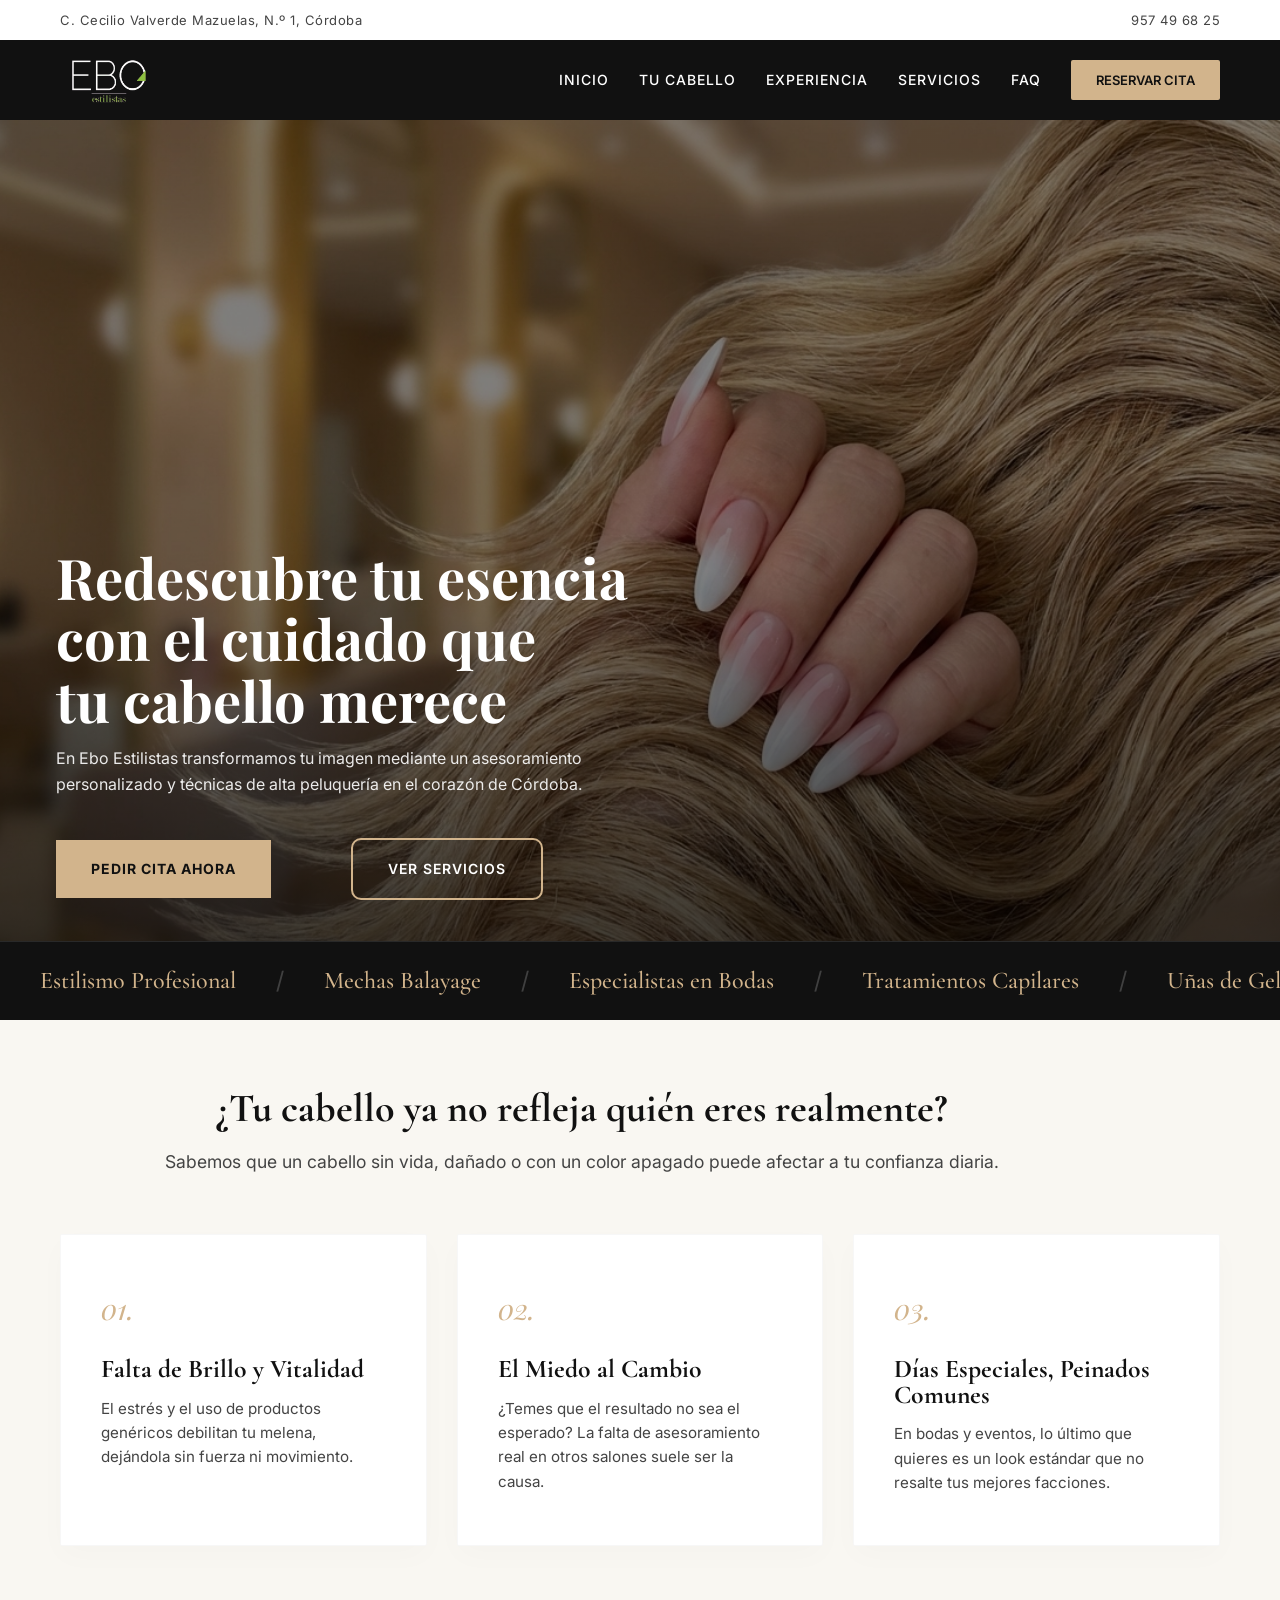
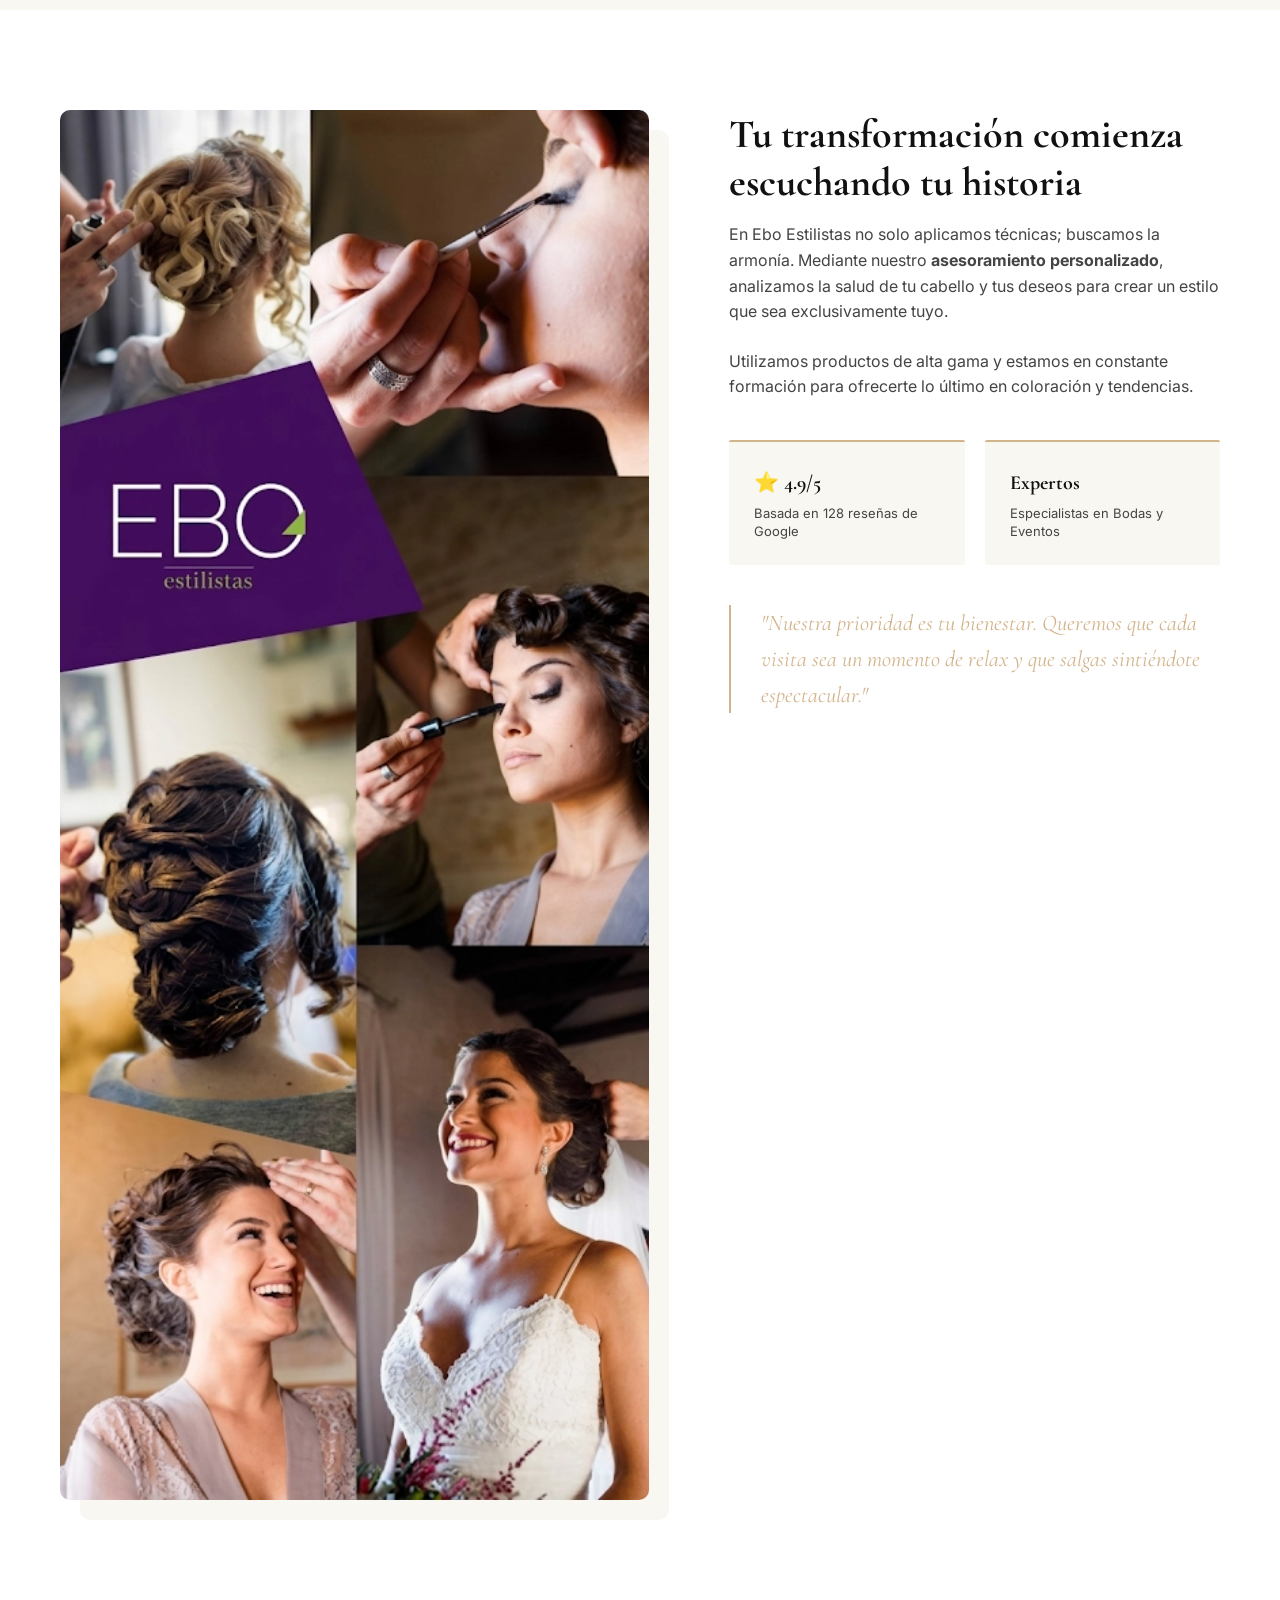
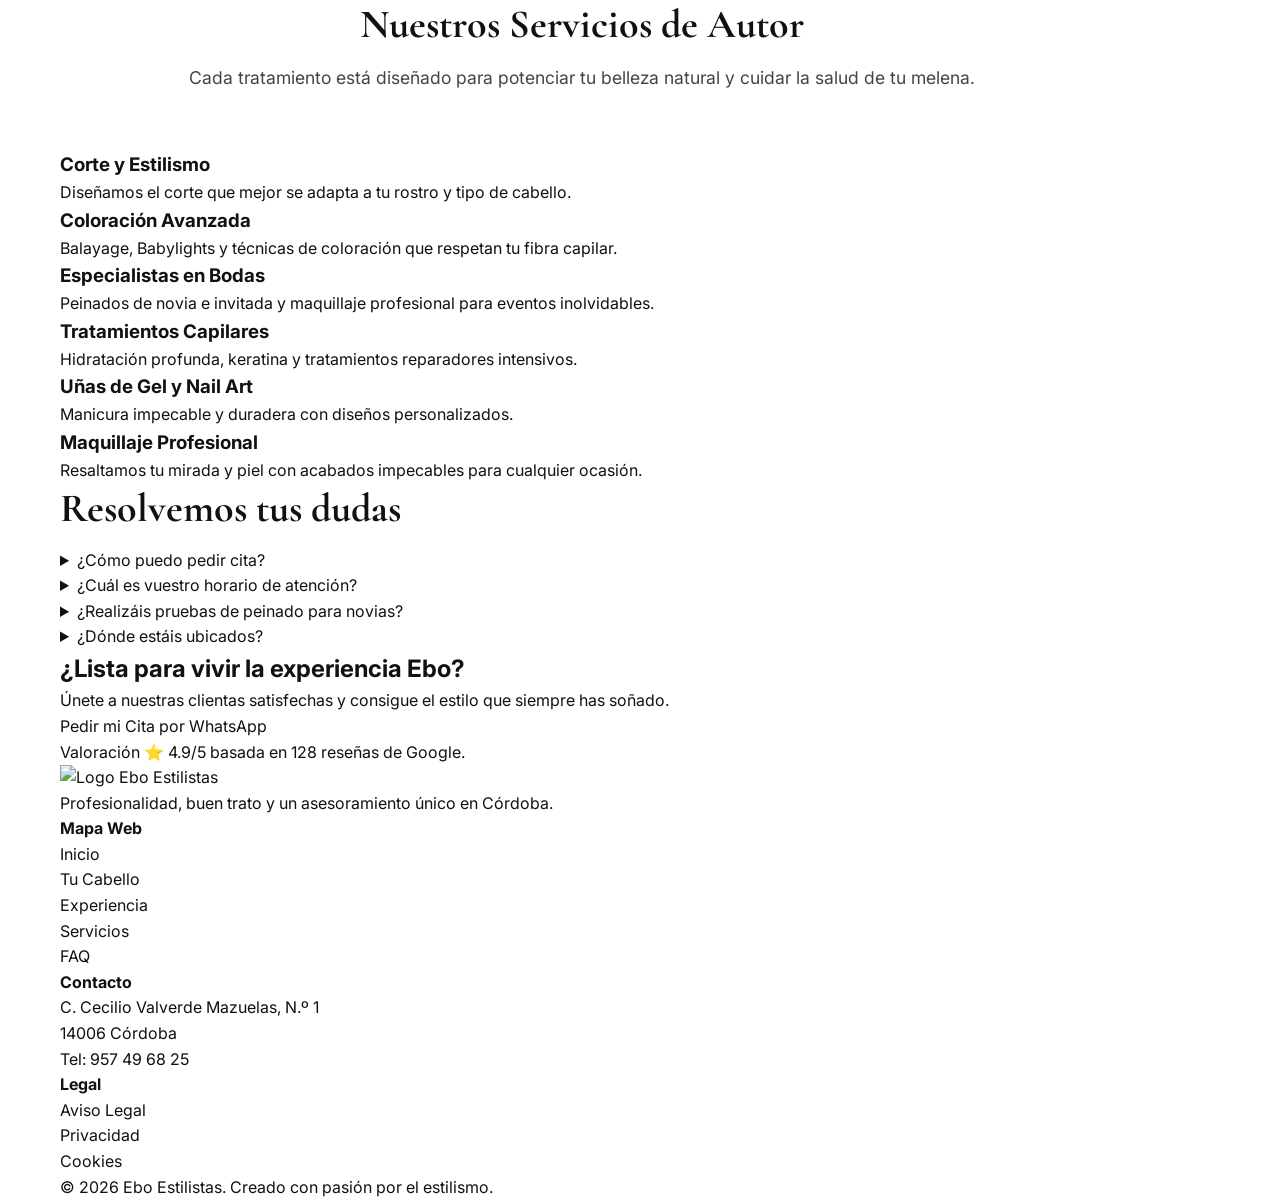
==== index.html @ 7edf1f68 "v1 hasta la seccion 2" ====
<!DOCTYPE html>
<html lang="es">

<head>
	<meta charset="UTF-8">
	<meta name="viewport" content="width=device-width, initial-scale=1.0">

	<!-- SEO BÁSICO -->
	<title>Ebo Estilistas | Peluquería y Estilismo para Bodas en Córdoba</title>
	<meta name="description"
		content="Ebo Estilistas: Expertos en coloración, tratamientos capilares y estilismo para bodas en Córdoba. Asesoramiento personalizado con valoración 4.9/5. ¡Reserva tu cita hoy mismo!">
	<meta name="keywords"
		content="peluquería Córdoba, estilistas Córdoba, peinados bodas Córdoba, coloración natural, tratamientos capilares, uñas de gel Córdoba">
	<link rel="canonical" href="https://www.eboestilistas.com/">

	<!-- GOOGLE FONTS -->
	<link rel="preconnect" href="https://fonts.googleapis.com">
	<link rel="preconnect" href="https://fonts.gstatic.com" crossorigin>
	<link
		href="https://fonts.googleapis.com/css2?family=Playfair+Display:ital,wght@0,400..900;1,400..900&family=Cormorant+Garamond:ital,wght@0,300;0,400;0,500;0,600;0,700;1,300;1,400;1,500;1,600;1,700&family=Inter:wght@100..900&display=swap"
		rel="stylesheet">

	<!-- LD+JSON: LOCAL BUSINESS (SEO Avanzado) -->
	<script type="application/ld+json">
	{
		"@context": "https://schema.org",
		"@type": "HairSalon",
		"name": "Ebo Estilistas",
		"image": "https://www.eboestilistas.com/img/logo-ebo.webp",
		"@id": "https://www.eboestilistas.com/",
		"url": "https://www.eboestilistas.com/",
		"telephone": "+34957496825",
		"address": {
			"@type": "PostalAddress",
			"streetAddress": "C. Cecilio Valverde Mazuelas, N.º 1, Noroeste",
			"addressLocality": "Córdoba",
			"postalCode": "14006",
			"addressCountry": "ES"
		},
		"geo": {
			"@type": "GeoCoordinates",
			"latitude": 37.8967,
			"longitude": -4.7812
		},
		"openingHoursSpecification": {
			"@type": "OpeningHoursSpecification",
			"dayOfWeek": [
				"Monday",
				"Tuesday",
				"Wednesday",
				"Thursday",
				"Friday",
				"Saturday"
			],
			"opens": "09:00",
			"closes": "15:00"
		},
		"aggregateRating": {
			"@type": "AggregateRating",
			"ratingValue": "4.9",
			"reviewCount": "128"
		}
	}
	</script>

	<!-- Estilos mínimos para estructura (Serán movidos a index.css después) -->
	<link rel="stylesheet" href="index.css">
</head>

<body>

	<!-- HEADER / NAVEGACIÓN -->
	<header class="cabecera-principal" id="inicio">
		<!-- Barra superior (Contacto y Dirección) -->
		<div class="barra-superior">
			<div class="contenedor flex-superior">
				<div class="info-item sucursal">
					<span class="info-texto">C. Cecilio Valverde Mazuelas, N.º 1, Córdoba</span>
				</div>
				<div class="info-item contacto">
					<a href="tel:+34957496825" class="info-enlace">957 49 68 25</a>
				</div>
			</div>
		</div>

		<!-- Menú principal (Navegación) -->
		<nav class="nav-principal">
			<div class="contenedor nav-contenedor">
				<div class="nav-logo">
					<a href="#inicio" title="Ir al inicio de Ebo Estilistas">
						<img src="img/logo-letras.png" alt="Ebo Estilistas" width="100" height="60">
					</a>
				</div>

				<button class="nav-toggle" id="menu-toggle" aria-label="Abrir menú de navegación">
					<span class="linea"></span>
					<span class="linea"></span>
					<span class="linea"></span>
				</button>

				<div class="nav-overlay" id="nav-overlay">
					<ul class="nav-menu">
						<li><a href="#inicio" class="nav-link">Inicio</a></li>
						<li><a href="#diagnostico" class="nav-link">Tu Cabello</a></li>
						<li><a href="#experiencia" class="nav-link">Experiencia</a></li>
						<li><a href="#servicios" class="nav-link">Servicios</a></li>
						<li><a href="#faq" class="nav-link">FAQ</a></li>
						<li class="nav-li-cta"><a href="https://wa.me/34957496825" class="nav-cta-boton">Reservar
								Cita</a></li>
					</ul>
				</div>
			</div>
		</nav>
	</header>

	<main>
		<!-- SECCIÓN: HERO -->
		<section class="hero" id="hero">
			<div class="hero-contenedor">
				<div class="hero-cuerpo">
					<h1 class="hero-titulo">Redescubre tu esencia con el cuidado que tu cabello merece</h1>
					<p class="hero-leed">En Ebo Estilistas transformamos tu imagen mediante un asesoramiento
						personalizado y técnicas de alta peluquería en el corazón de Córdoba.</p>
					<div class="hero-botones">
						<a href="https://wa.me/34957496825" class="boton-cta" id="cta-hero-ws">Pedir Cita Ahora</a>
						<a href="#servicios" class="boton-link" id="cta-hero-servicios">Ver Servicios</a>
					</div>
				</div>
			</div>

			<!-- BANNER INFINITO -->
			<div class="banner-infinito">
				<div class="banner-track">
					<span class="banner-item">Estilismo Profesional</span>
					<span class="banner-sep">/</span>
					<span class="banner-item">Mechas Balayage</span>
					<span class="banner-sep">/</span>
					<span class="banner-item">Especialistas en Bodas</span>
					<span class="banner-sep">/</span>
					<span class="banner-item">Tratamientos Capilares</span>
					<span class="banner-sep">/</span>
					<span class="banner-item">Uñas de Gel</span>
					<span class="banner-sep">/</span>
					<span class="banner-item">Maquillaje de Eventos</span>
					<span class="banner-sep">/</span>
					<!-- Duplicado para loop infinito -->
					<span class="banner-item">Estilismo Profesional</span>
					<span class="banner-sep">/</span>
					<span class="banner-item">Mechas Balayage</span>
					<span class="banner-sep">/</span>
					<span class="banner-item">Especialistas en Bodas</span>
					<span class="banner-sep">/</span>
					<span class="banner-item">Tratamientos Capilares</span>
					<span class="banner-sep">/</span>
					<span class="banner-item">Uñas de Gel</span>
					<span class="banner-sep">/</span>
					<span class="banner-item">Maquillaje de Eventos</span>
				</div>
			</div>
		</section>

		<!-- SECCIÓN 1: PROBLEMA (PAS) -->
		<section class="seccion-problema" id="diagnostico">
			<div class="contenedor">
				<div class="seccion-encabezado">
					<h2 class="seccion-titulo-h2">¿Tu cabello ya no refleja quién eres realmente?</h2>
					<p class="seccion-intro-p">Sabemos que un cabello sin vida, dañado o con un color apagado puede
						afectar a tu confianza diaria.</p>
				</div>

				<div class="tarjetas-problema-grid">
					<article class="tarjeta-interactiva">
						<div class="tarjeta-numero">01.</div>
						<h3 class="tarjeta-titulo">Falta de Brillo y Vitalidad</h3>
						<p class="tarjeta-descripcion">El estrés y el uso de productos genéricos debilitan tu melena,
							dejándola sin fuerza ni movimiento.</p>
					</article>
					<article class="tarjeta-interactiva">
						<div class="tarjeta-numero">02.</div>
						<h3 class="tarjeta-titulo">El Miedo al Cambio</h3>
						<p class="tarjeta-descripcion">¿Temes que el resultado no sea el esperado? La falta de
							asesoramiento real en otros salones suele ser la causa.</p>
					</article>
					<article class="tarjeta-interactiva">
						<div class="tarjeta-numero">03.</div>
						<h3 class="tarjeta-titulo">Días Especiales, Peinados Comunes</h3>
						<p class="tarjeta-descripcion">En bodas y eventos, lo último que quieres es un look estándar que
							no resalte tus mejores facciones.</p>
					</article>
				</div>
			</div>
		</section>

		<!-- SECCIÓN 2: SOLUCIÓN -->
		<section class="seccion-solucion" id="experiencia">
			<div class="contenedor">
				<div class="solucion-v-grid">
					<!-- Visual a la izquierda -->
					<div class="solucion-visual">
						<img src="img/img-infografia.webp" alt="Asesoramiento personalizado en Ebo Estilistas"
							loading="lazy">
					</div>

					<!-- Contenido a la derecha (Sticky) -->
					<div class="solucion-contenido">
						<h2 class="seccion-titulo-h2">Tu transformación comienza escuchando tu historia</h2>
						<p class="solucion-p">En Ebo Estilistas no solo aplicamos técnicas; buscamos la armonía.
							Mediante nuestro <strong>asesoramiento personalizado</strong>, analizamos la salud de tu
							cabello y tus deseos para crear un estilo que sea exclusivamente tuyo.</p>
						<p class="solucion-p">Utilizamos productos de alta gama y estamos en constante formación para
							ofrecerte lo último en coloración y tendencias.</p>

						<!-- Mini tarjetas informativas -->
						<div class="mini-tarjetas-solucion">
							<div class="mini-tarjeta">
								<span class="mini-tarjeta-destacado">⭐ 4.9/5</span>
								<p class="mini-tarjeta-texto">Basada en 128 reseñas de Google</p>
							</div>
							<div class="mini-tarjeta">
								<span class="mini-tarjeta-destacado">Expertos</span>
								<p class="mini-tarjeta-texto">Especialistas en Bodas y Eventos</p>
							</div>
						</div>

						<div class="destacado-cita">
							<p>"Nuestra prioridad es tu bienestar. Queremos que cada visita sea un momento de relax y
								que salgas sintiéndote espectacular."</p>
						</div>
					</div>
				</div>
			</div>
		</section>

		<!-- SECCIÓN 4: SERVICIOS -->
		<section class="seccion-servicios" id="servicios">
			<div class="contenedor">
				<div class="seccion-encabezado">
					<h2 class="seccion-titulo-h2">Nuestros Servicios de Autor</h2>
					<p class="seccion-intro-p">Cada tratamiento está diseñado para potenciar tu belleza natural y cuidar
						la salud de tu melena.</p>
				</div>

				<div class="servicios-grid">
					<article class="servicio-tarjeta">
						<h3 class="servicio-titulo">Corte y Estilismo</h3>
						<p class="servicio-descripcion">Diseñamos el corte que mejor se adapta a tu rostro y tipo de
							cabello.</p>
					</article>
					<article class="servicio-tarjeta">
						<h3 class="servicio-titulo">Coloración Avanzada</h3>
						<p class="servicio-descripcion">Balayage, Babylights y técnicas de coloración que respetan tu
							fibra capilar.</p>
					</article>
					<article class="servicio-tarjeta">
						<h3 class="servicio-titulo">Especialistas en Bodas</h3>
						<p class="servicio-descripcion">Peinados de novia e invitada y maquillaje profesional para
							eventos inolvidables.</p>
					</article>
					<article class="servicio-tarjeta">
						<h3 class="servicio-titulo">Tratamientos Capilares</h3>
						<p class="servicio-descripcion">Hidratación profunda, keratina y tratamientos reparadores
							intensivos.</p>
					</article>
					<article class="servicio-tarjeta">
						<h3 class="servicio-titulo">Uñas de Gel y Nail Art</h3>
						<p class="servicio-descripcion">Manicura impecable y duradera con diseños personalizados.</p>
					</article>
					<article class="servicio-tarjeta">
						<h3 class="servicio-titulo">Maquillaje Profesional</h3>
						<p class="servicio-descripcion">Resaltamos tu mirada y piel con acabados impecables para
							cualquier ocasión.</p>
					</article>
				</div>
			</div>
		</section>

		<!-- SECCIÓN 5: FAQ -->
		<section class="seccion-faq" id="faq">
			<div class="contenedor">
				<h2 class="seccion-titulo-h2 text-center">Resolvemos tus dudas</h2>
				<div class="faq-acordeon">
					<details class="faq-item">
						<summary class="faq-pregunta">¿Cómo puedo pedir cita?</summary>
						<div class="faq-respuesta">
							<p>Lo más rápido es a través de nuestro <a href="https://wa.me/34957496825">WhatsApp</a> o
								llamándonos directamente. Recomendamos hacerlo con antelación.</p>
						</div>
					</details>
					<details class="faq-item">
						<summary class="faq-pregunta">¿Cuál es vuestro horario de atención?</summary>
						<div class="faq-respuesta">
							<p>Estamos abiertos de lunes a sábado, con nuestro horario habitual de consultoría y cierre
								a las 15:00.</p>
						</div>
					</details>
					<details class="faq-item">
						<summary class="faq-pregunta">¿Realizáis pruebas de peinado para novias?</summary>
						<div class="faq-respuesta">
							<p>¡Por supuesto! Es una parte esencial de nuestro servicio para bodas. Hacemos las pruebas
								necesarias hasta dar con tu look perfecto.</p>
						</div>
					</details>
					<details class="faq-item">
						<summary class="faq-pregunta">¿Dónde estáis ubicados?</summary>
						<div class="faq-respuesta">
							<p>Nos encontrarás en C. Cecilio Valverde Mazuelas, N.º 1, en la zona Noroeste de Córdoba
								(14006).</p>
						</div>
					</details>
				</div>
			</div>
		</section>

		<!-- SECCIÓN 6: CTA FINAL -->
		<section class="seccion-cta-final">
			<div class="contenedor flex-cta">
				<div class="cta-caja">
					<h2 class="cta-titulo-grande">¿Lista para vivir la experiencia Ebo?</h2>
					<p class="cta-p-sub">Únete a nuestras clientas satisfechas y consigue el estilo que siempre has
						soñado.</p>
					<div class="cta-botones-final">
						<a href="https://wa.me/34957496825" class="boton-cta-v2">Pedir mi Cita por WhatsApp</a>
					</div>
					<p class="cta-valoracion">Valoración ⭐ 4.9/5 basada en 128 reseñas de Google.</p>
				</div>
			</div>
		</section>
	</main>

	<!-- FOOTER -->
	<footer class="pie-pagina">
		<div class="contenedor">
			<div class="footer-grid">
				<div class="footer-col-logo">
					<img src="img/logo-ebo-blanco.svg" alt="Logo Ebo Estilistas" class="footer-logo">
					<p class="footer-tagline">Profesionalidad, buen trato y un asesoramiento único en Córdoba.</p>
				</div>
				<div class="footer-col-links">
					<h4 class="footer-h4">Mapa Web</h4>
					<ul class="footer-ul">
						<li><a href="#inicio">Inicio</a></li>
						<li><a href="#diagnostico">Tu Cabello</a></li>
						<li><a href="#experiencia">Experiencia</a></li>
						<li><a href="#servicios">Servicios</a></li>
						<li><a href="#faq">FAQ</a></li>
					</ul>
				</div>
				<div class="footer-col-contacto">
					<h4 class="footer-h4">Contacto</h4>
					<p class="footer-p">C. Cecilio Valverde Mazuelas, N.º 1<br>14006 Córdoba</p>
					<p class="footer-p">Tel: <a href="tel:+34957496825">957 49 68 25</a></p>
				</div>
				<div class="footer-col-legal">
					<h4 class="footer-h4">Legal</h4>
					<ul class="footer-ul">
						<li><a href="#">Aviso Legal</a></li>
						<li><a href="#">Privacidad</a></li>
						<li><a href="#">Cookies</a></li>
					</ul>
				</div>
			</div>
			<div class="footer-inferior">
				<p>&copy; 2026 Ebo Estilistas. Creado con pasión por el estilismo.</p>
			</div>
		</div>
	</footer>

	<!-- Scripts Script Principal -->
	<script src="main.js" defer></script>
</body>

</html>
---- index.css ----
/* index.css - Ebo Estilistas */

/* 1. VARIABLES (Design System) */
:root {
	/* Colores */
	--negro-profundo: #111111;
	--beige-arena: #D2B48C;
	--beige-dorado: #E1C699;
	--blanco-puro: #FFFFFF;
	--beige-fantasma: #F9F7F2;
	--gris-carbon: #444444;

	/* Tipografías */
	--fuente-h1: "Playfair Display", serif;
	--fuente-h2-plus: "Cormorant Garamond", serif;
	--fuente-cuerpo: "Inter", sans-serif;

	/* Tamaños de Fuente (Desktop) */
	--fs-h1: 3.5rem;
	/* 56px */
	--fs-h2: 2.5rem;
	/* 40px */
	--fs-h3: 1.75rem;
	/* 28px */
	--fs-p: 1rem;
	/* 16px */
	--fs-nav: 0.875rem;
	/* 14px */
	--fs-pequena: 0.8125rem;
	/* 13px */
	--fs-intro: 1.1rem;
	/* 17.6px */
	--fs-tarjeta-num: 1.8rem;
	/* 28.8px */
	--fs-tarjeta-tit: 1.6rem;
	/* 25.6px */
	--fs-tarjeta-desc: 0.95rem;
	/* 15.2px */
	--fs-mini-dest: 1.25rem;
	/* 20px */
	--fs-mini-txt: 0.8125rem;
	/* 13px */

	/* Layout & Misc */
	--nav-height: 80px;
	--top-bar-height: 40px;
	--transicion: 0.3s ease;
	--max-width: 1200px;
}

/* 2. RESET & BASE */
* {
	margin: 0;
	padding: 0;
	box-sizing: border-box;
}

html {
	scroll-behavior: smooth;
}

body {
	font-family: var(--fuente-cuerpo);
	color: var(--negro-profundo);
	background-color: var(--blanco-puro);
	line-height: 1.6;
}

ul {
	list-style: none;
}

a {
	text-decoration: none;
	color: inherit;
	transition: var(--transicion);
}

img {
	max-width: 100%;
	display: block;
}

.contenedor {
	max-width: var(--max-width);
	margin: 0 auto;
	padding: 0 20px;
}

/* 3. HEADER (BARRA SUPERIOR + MENÚ) */
.cabecera-principal {
	position: sticky;
	top: calc(var(--top-bar-height) * -1);
	/* Oculta la barra superior (40px) al hacer scroll */
	width: 100%;
	z-index: 1000;
}

/* boton del menu movil */
.nav-toggle {
	opacity: 0;
}

/* Estilos a la Barra superior (Transparente) */
.barra-superior {
	background-color: transparent;
	height: var(--top-bar-height);
	display: flex;
	align-items: center;
	border-bottom: 1px solid rgba(255, 255, 255, 0.1);
}

.flex-superior {
	display: flex;
	justify-content: space-between;
	align-items: center;
	width: 100%;
}

.info-texto,
.info-enlace {
	font-size: var(--fs-pequena);
	letter-spacing: 0.5px;
	color: var(--gris-carbon);
	/* Por defecto, luego ajustamos segun el hero */
}

/* Menú principal (Negro) */
.nav-principal {
	background-color: var(--negro-profundo);
	height: var(--nav-height);
	display: flex;
	align-items: center;
}

.nav-contenedor {
	display: flex;
	justify-content: space-between;
	align-items: center;
	width: 100%;
}

.nav-menu {
	display: flex;
	align-items: center;
	gap: 30px;
}

.nav-link {
	position: relative;
	color: var(--blanco-puro);
	font-size: var(--fs-nav);
	font-weight: 500;
	text-transform: uppercase;
	letter-spacing: 1px;
	transition: 0.1s all ease;
	/* transición del hover normal */
}

.nav-link::after {
	content: '';
	position: absolute;
	width: 0;
	bottom: -3px;
	right: 0;
	left: 0;
	background-color: var(--beige-arena);
	height: 1px;
	transition: all 0.3s ease;
	/* transición del hover::after */
}

.nav-link:hover::after {
	width: 100%;
}

.nav-link:hover {
	color: var(--beige-arena);
}

/* Botón CTA en Menú */
.nav-cta-boton {
	background-color: var(--beige-arena);
	color: var(--negro-profundo);
	padding: 12px 25px;
	font-weight: 600;
	font-size: var(--fs-pequena);
	text-transform: uppercase;
	border-radius: 2px;
	transition: 0.3s all ease;
}

.nav-cta-boton:hover {
	background-color: var(--beige-dorado);
	border-radius: 5px;
}

/* 4. HERO SECTION */
.hero {
	position: relative;
	width: 100%;
	height: 100vh;
	display: flex;
	align-items: flex-end;
	/* Alinea al fondo */
	justify-content: flex-start;
	/* Alinea a la izquierda */
	padding-bottom: 120px;
	/* Espacio para el banner infinito */
	background: linear-gradient(0deg, rgba(0, 0, 0, 0.8) 0%, rgba(0, 0, 0, 0.5) 50%, rgba(0, 0, 0, 0.5) 100%),
		url('img/img-hero.webp') center/cover no-repeat;
}

.hero-contenedor {
	margin: 0 auto;
	padding: 0 40px;
	width: 100%;
}

.hero-cuerpo {
	max-width: 750px;
	/* Para que el texto no cruce toda la pantalla */
	margin-left: 1rem;
}

.hero-titulo {
	font-family: var(--fuente-h1);
	font-size: var(--fs-h1);
	color: var(--blanco-puro);
	line-height: 1.1;
	margin-bottom: 1rem;
	text-wrap: balance;
}

.hero-leed {
	font-family: var(--fuente-cuerpo);
	font-size: var(--fs-p);
	color: rgba(255, 255, 255, 0.9);
	margin-bottom: 2.5rem;
	max-width: 550px;
}

.hero-botones {
	display: flex;
	gap: 5rem;
	align-items: center;
}

/* Botones Hero */
.boton-cta {
	position: relative;
	overflow: hidden;
	background-color: var(--beige-arena);
	color: var(--negro-profundo);
	padding: 18px 35px;
	font-size: var(--fs-nav);
	text-transform: uppercase;
	font-weight: 700;
	letter-spacing: 1px;
	transition: var(--transicion);
}

/* reflejo para hacer la animación */
.boton-cta::after {
	content: '';
	position: absolute;
	top: 0;
	left: -100%;
	/* Comienzo */
	width: 60%;
	height: 100%;
	background: linear-gradient(120deg,
			transparent,
			rgba(255, 255, 255, 0.3),
			transparent);
	transform: skewX(-30deg);
	animation: reflejo 3s infinite;
}

@keyframes reflejo {
	0% {
		left: -150%;
	}

	50% {
		left: 135%;
	}

	/* Pasa de largo muy rápido */
	100% {
		left: 150%;
	}

	/* Se queda un rato quieto antes de empezar*/
}

.boton-cta:hover {
	background-color: var(--beige-dorado);
	transform: translateY(-5px);
}

.boton-link {
	border: 2px solid var(--beige-arena);
	border-radius: 10px;
	color: var(--blanco-puro);
	padding: 18px 35px;
	font-size: var(--fs-nav);
	text-transform: uppercase;
	font-weight: 600;
	letter-spacing: 1px;
	position: relative;
	transition: var(--transicion);
}

.boton-link:hover {
	transform: translateY(-5px);
}


/* 5. BANNER INFINITO (Bajo el Hero) */
.banner-infinito {
	position: absolute;
	bottom: 0;
	left: 0;
	width: 100%;
	background-color: var(--negro-profundo);
	padding: 20px 0;
	overflow: hidden;
	z-index: 10;
	border-top: 1px solid rgba(255, 255, 255, 0.1);
}

.banner-track {
	display: flex;
	white-space: nowrap;
	animation: scroll 40s linear infinite;
	width: max-content;
}

.banner-item {
	font-family: var(--fuente-h2-plus);
	color: var(--beige-arena);
	font-size: 1.5rem;
	font-weight: 500;
	margin: 0 40px;
	text-transform: italic;
}

.banner-sep {
	color: rgba(255, 255, 255, 0.2);
	font-size: 1.5rem;
}

@keyframes scroll {
	from {
		transform: translateX(0);
	}

	to {
		transform: translateX(50%);
	}
}

/* 6. SECCIÓN 1: PROBLEMA (PAS) */
.seccion-problema {
	padding: 5% 0;
	background-color: var(--beige-fantasma);
}

.seccion-encabezado {
	text-align: center;
	max-width: 90%;
	margin: 0 auto 5% 0;
}

.seccion-titulo-h2 {
	font-family: var(--fuente-h2-plus);
	font-size: var(--fs-h2);
	margin-bottom: 1rem;
	color: var(--negro-profundo);
	line-height: 1.2 !important;
}

.seccion-intro-p {
	font-size: var(--fs-intro);
	color: var(--gris-carbon);
}

.tarjetas-problema-grid {
	display: grid;
	grid-template-columns: repeat(3, 1fr);
	gap: 30px;
}

.tarjeta-interactiva {
	background-color: var(--blanco-puro);
	padding: 50px 40px;
	border-radius: 2px;
	box-shadow: 0 10px 30px rgba(0, 0, 0, 0.02);
	transition: var(--transicion);
	border: 1px solid rgba(0, 0, 0, 0.03);
}

.tarjeta-interactiva:hover {
	transform: translateY(-10px);
	box-shadow: 0 20px 50px rgba(0, 0, 0, 0.08);
	border-color: var(--beige-arena);
}

.tarjeta-numero {
	font-family: var(--fuente-h1);
	font-size: var(--fs-tarjeta-num);
	color: var(--beige-arena);
	margin-bottom: 25px;
	font-style: italic;
}

.tarjeta-titulo {
	font-family: var(--fuente-h2-plus);
	font-size: var(--fs-tarjeta-tit);
	margin-bottom: 15px;
	color: var(--negro-profundo);
	line-height: 1;
}

.tarjeta-descripcion {
	font-size: var(--fs-tarjeta-desc);
	color: var(--gris-carbon);
	line-height: 1.6;
}

/* 7. SECCIÓN 2: SOLUCIÓN */
.seccion-solucion {
	padding: 100px 0;
	background-color: var(--blanco-puro);
}

.solucion-v-grid {
	display: grid;
	grid-template-columns: 1.2fr 1fr;
	/* Imagen un poco más ancha */
	gap: 80px;
	align-items: flex-start;
	/* Necesario para el sticky */
}

.solucion-visual img {
	width: 100%;
	height: auto;
	object-fit: cover;
	border-radius: 10px;
	box-shadow: 20px 20px 0px var(--beige-fantasma);
	/* Detalle decorativo */
}

/* El contenido se queda pegado mientras haces scroll viendo la imagen */
.solucion-contenido {
	position: sticky;
	top: 80px;
	/* Ajustado para que empiece debajo del header */
}

.solucion-p {
	margin-bottom: 1.5rem;
	color: var(--gris-carbon);
}

/* Mini Tarjetas informativas abajo del texto */
.mini-tarjetas-solucion {
	display: grid;
	grid-template-columns: repeat(2, 1fr);
	gap: 20px;
	margin: 40px 0;
}

.mini-tarjeta {
	background-color: var(--beige-fantasma);
	padding: 25px;
	border-radius: 2px;
	border-top: 2px solid var(--beige-arena);
}

.mini-tarjeta-destacado {
	display: block;
	font-family: var(--fuente-h2-plus);
	font-size: var(--fs-mini-dest);
	font-weight: 700;
	color: var(--negro-profundo);
	margin-bottom: 5px;
}

.mini-tarjeta-texto {
	font-size: var(--fs-mini-txt);
	color: var(--gris-carbon);
	line-height: 1.4;
}

/* Cita destacada */
.destacado-cita {
	position: sticky;
	font-family: var(--fuente-h2-plus);
	font-size: 1.4rem;
	font-style: italic;
	color: var(--beige-arena);
	padding-left: 30px;
	border-left: 2px solid var(--beige-arena);
	margin-top: 40px;
}

/* 8. RESPONSIVE (Mobile First) */
@media (max-width: 768px) {
	.hero-titulo {
		font-size: 2.5rem;
	}

	.hero-botones {
		flex-direction: column;
		align-items: flex-start;
		gap: 2rem;
	}

	.boton-cta {
		width: 100%;
		text-align: center;
	}

	.boton-link {
		width: 100%;
		text-align: center;
	}

	.tarjetas-problema-grid {
		grid-template-columns: 1fr;
	}

	.solucion-v-grid {
		grid-template-columns: 1fr;
		gap: 40px;
	}

	.solucion-contenido {
		position: static;
		/* Quitamos el sticky en móvil */
	}

	.mini-tarjetas-solucion {
		grid-template-columns: 1fr;
	}
}
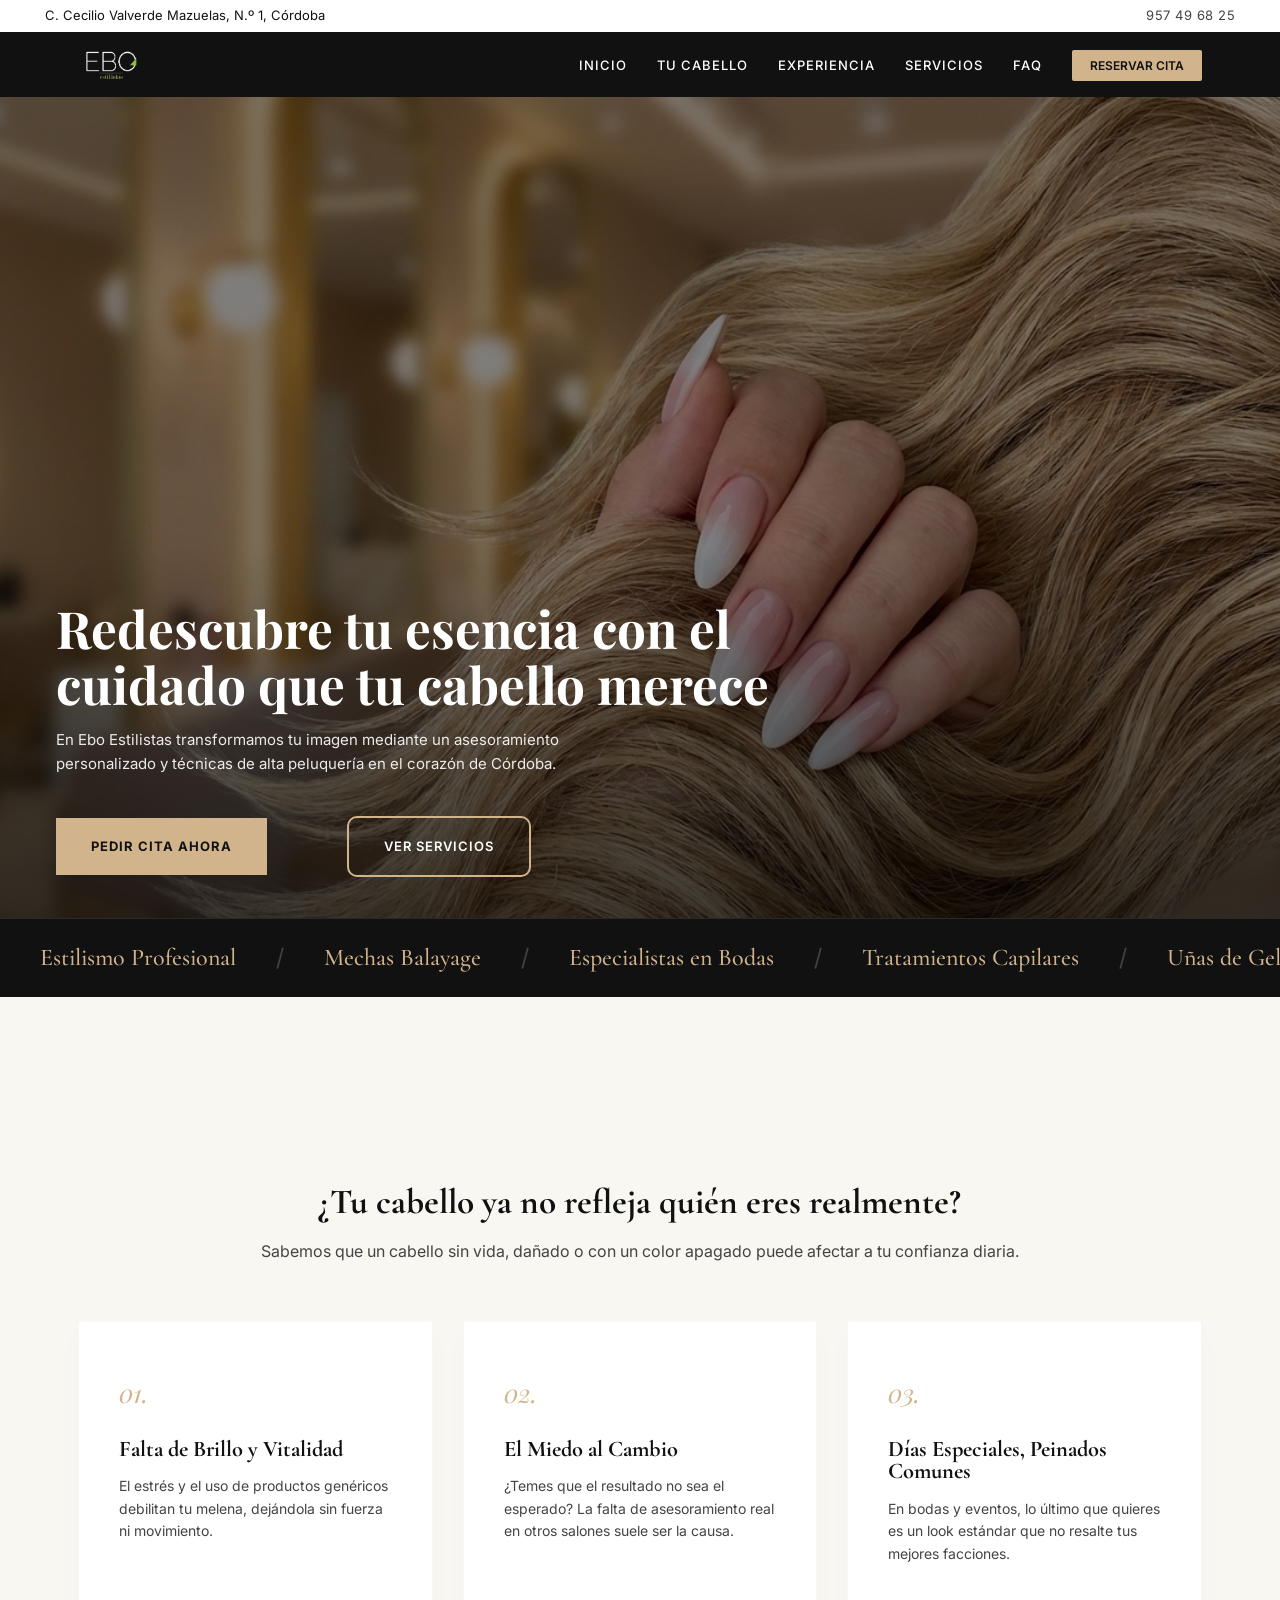
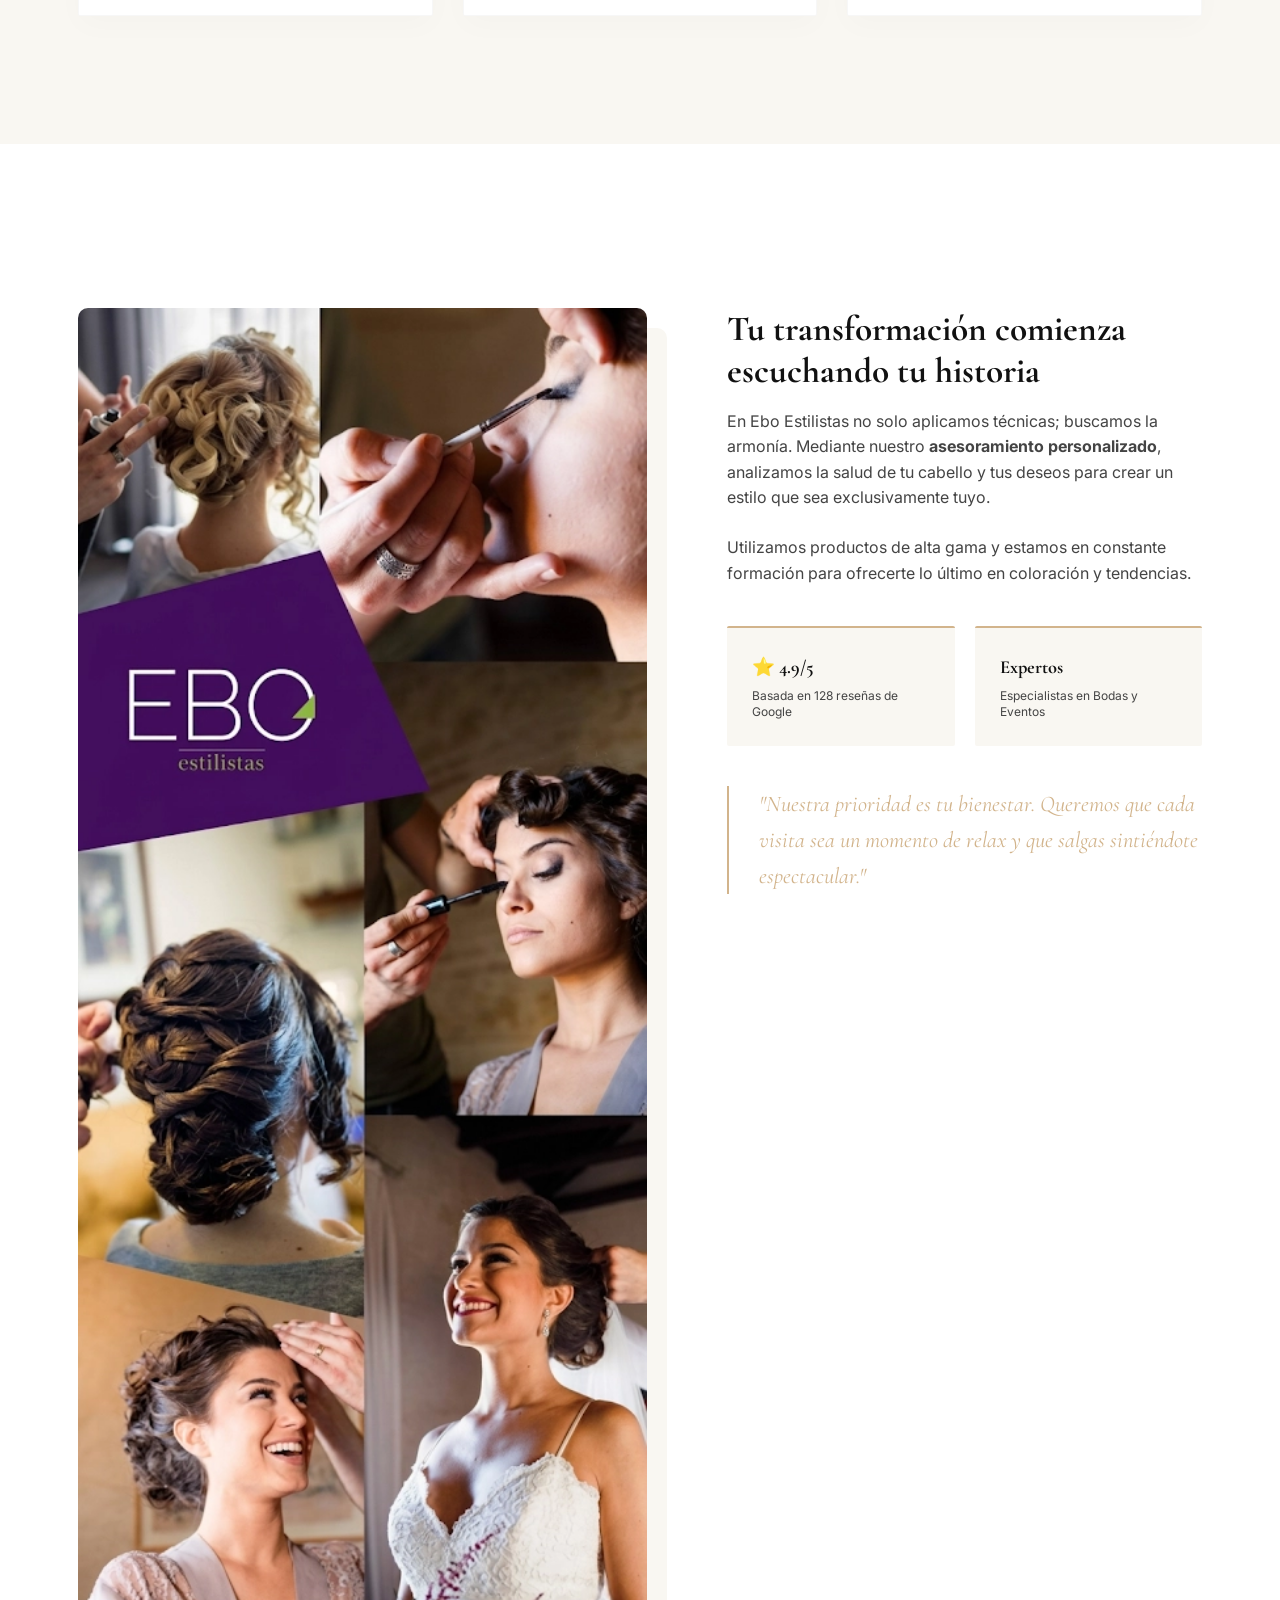
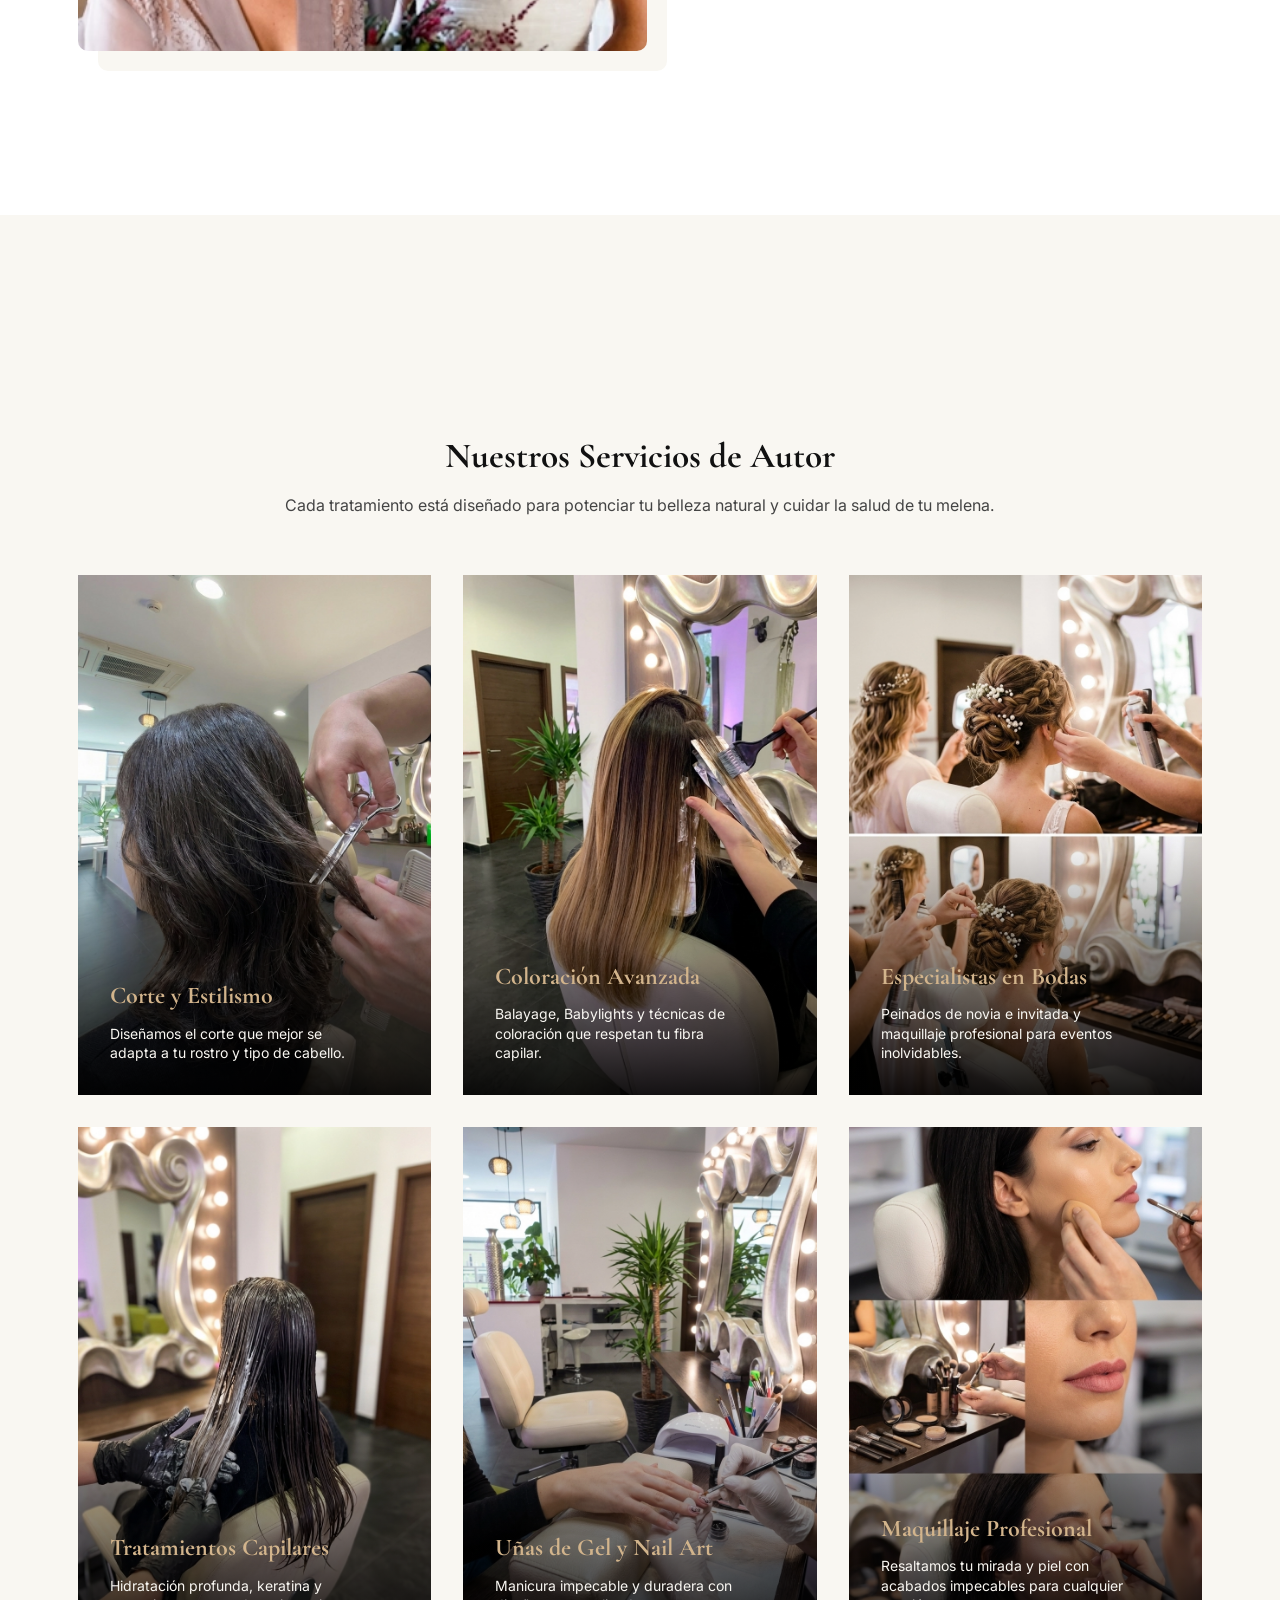
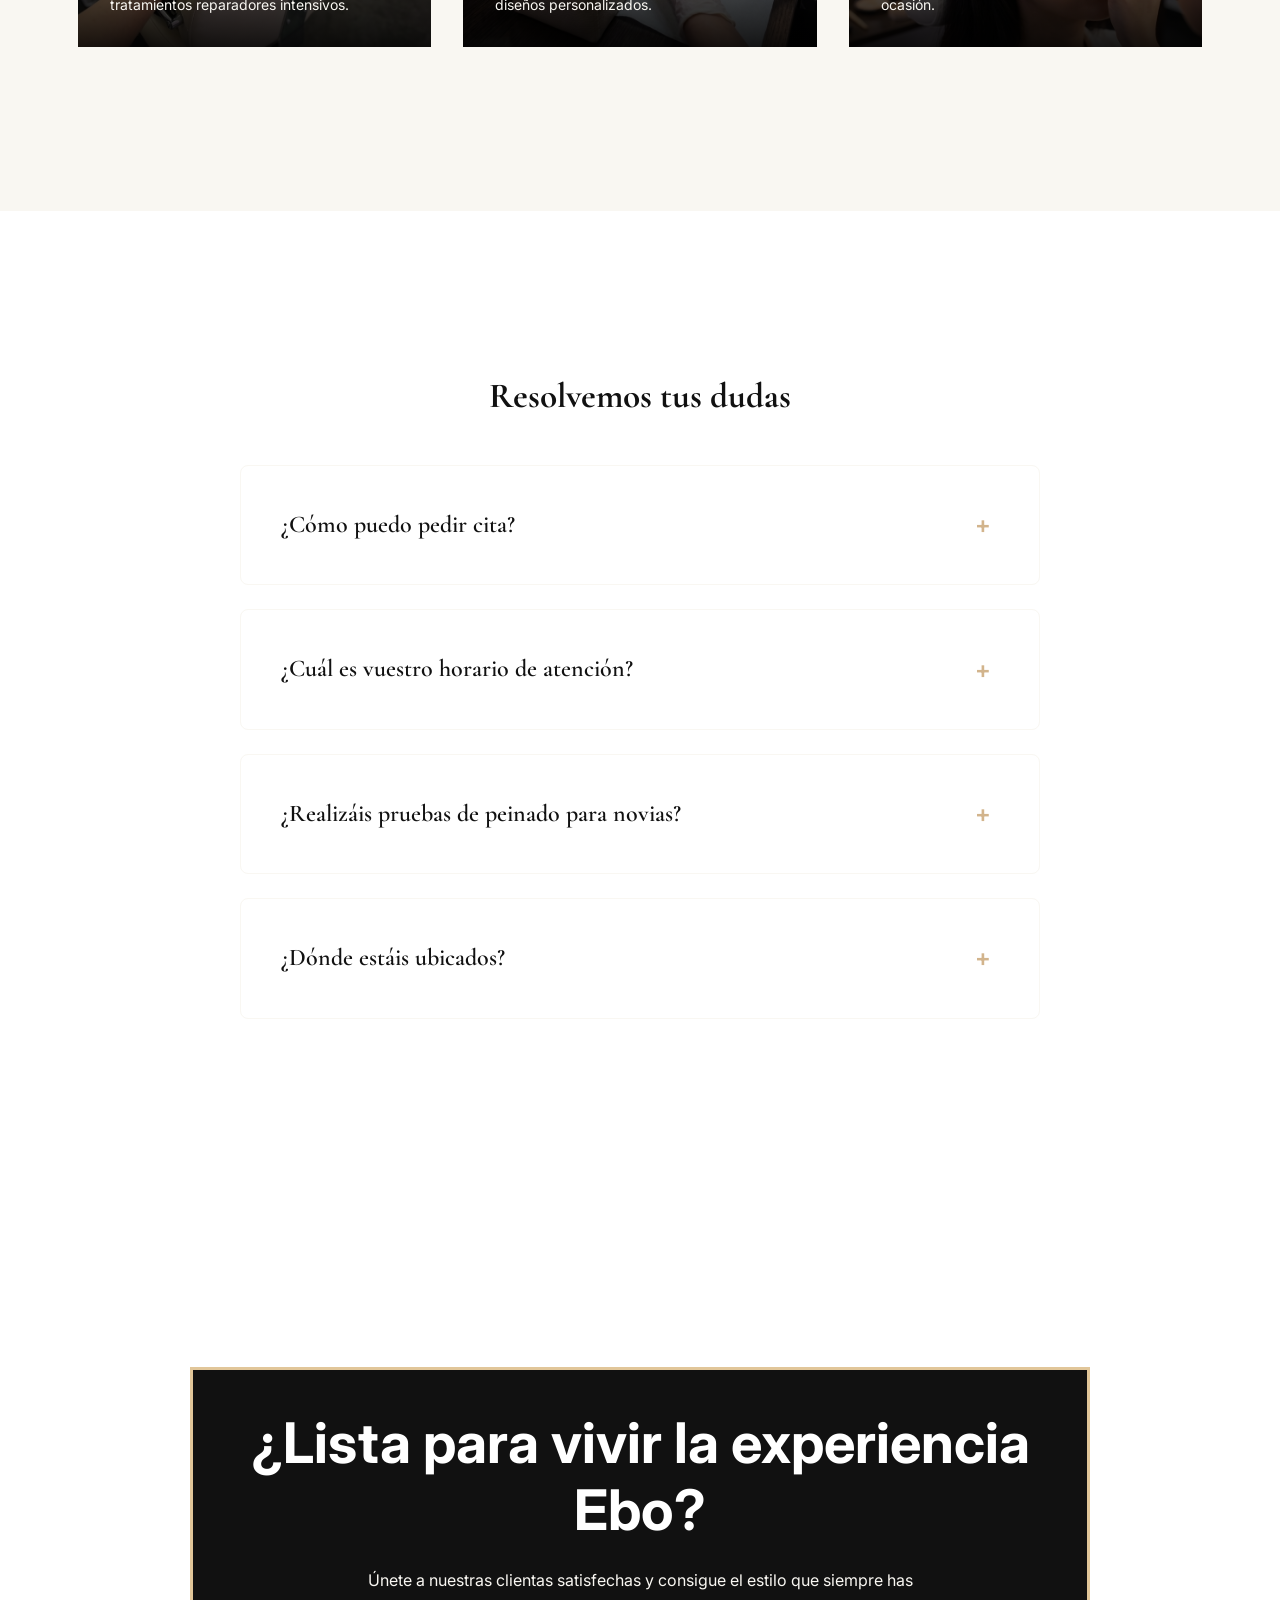
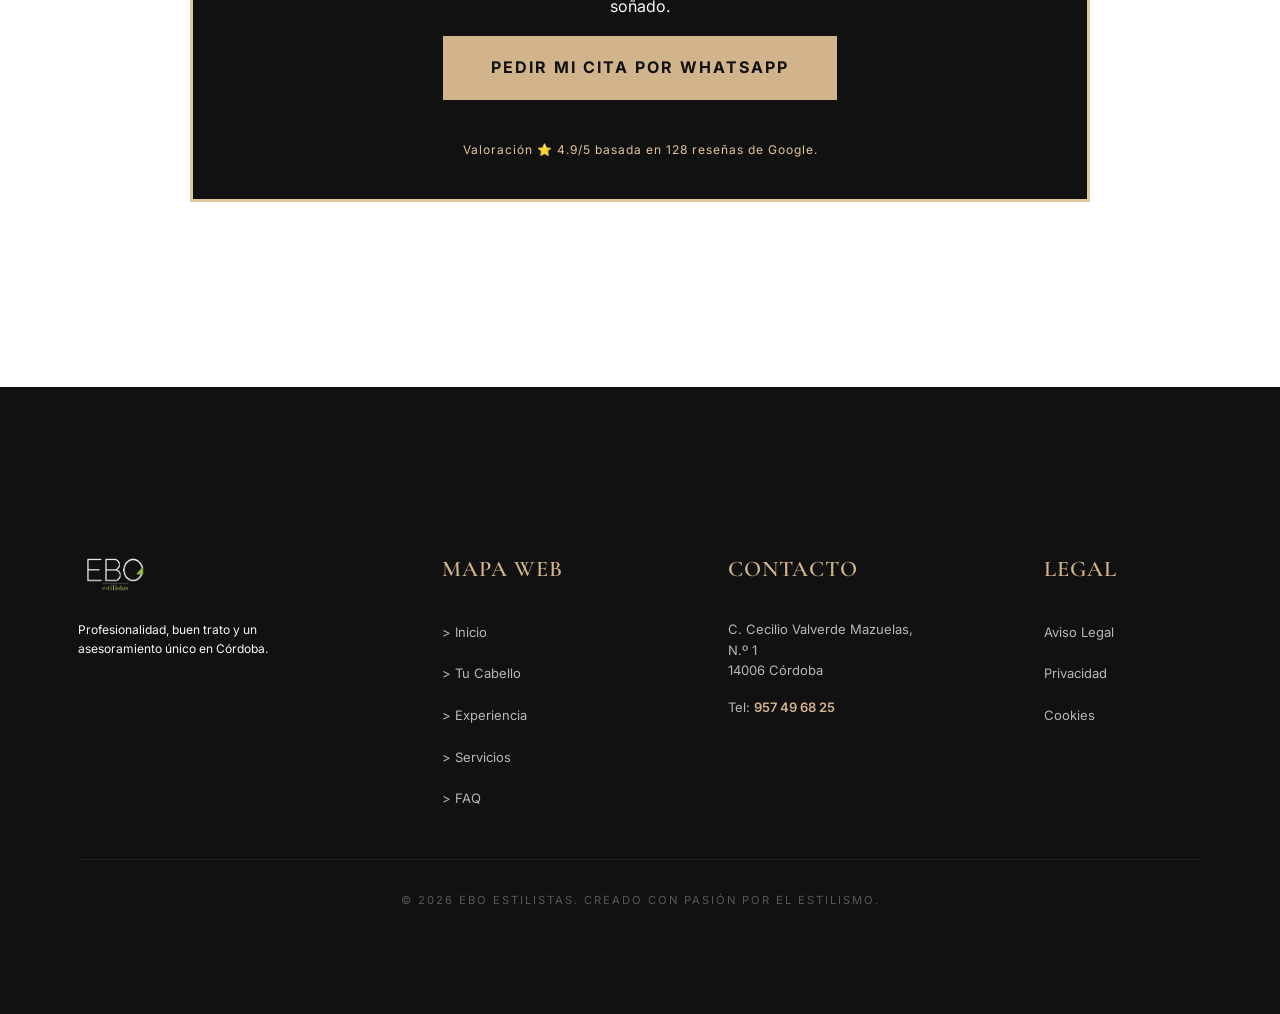
==== commit 4d244c9b: "v2 terminada 1" ====
--- a/index.html
+++ b/index.html
@@ -75,7 +75,8 @@
 		<div class="barra-superior">
 			<div class="contenedor flex-superior">
 				<div class="info-item sucursal">
-					<span class="info-texto">C. Cecilio Valverde Mazuelas, N.º 1, Córdoba</span>
+					<a href="https://maps.app.goo.gl/7991286721822896" class="info-texto">C. Cecilio Valverde Mazuelas,
+						N.º 1, Córdoba</a>
 				</div>
 				<div class="info-item contacto">
 					<a href="tel:+34957496825" class="info-enlace">957 49 68 25</a>
@@ -241,34 +242,84 @@
 				</div>
 
 				<div class="servicios-grid">
-					<article class="servicio-tarjeta">
-						<h3 class="servicio-titulo">Corte y Estilismo</h3>
-						<p class="servicio-descripcion">Diseñamos el corte que mejor se adapta a tu rostro y tipo de
-							cabello.</p>
-					</article>
-					<article class="servicio-tarjeta">
-						<h3 class="servicio-titulo">Coloración Avanzada</h3>
-						<p class="servicio-descripcion">Balayage, Babylights y técnicas de coloración que respetan tu
-							fibra capilar.</p>
-					</article>
-					<article class="servicio-tarjeta">
-						<h3 class="servicio-titulo">Especialistas en Bodas</h3>
-						<p class="servicio-descripcion">Peinados de novia e invitada y maquillaje profesional para
-							eventos inolvidables.</p>
-					</article>
-					<article class="servicio-tarjeta">
-						<h3 class="servicio-titulo">Tratamientos Capilares</h3>
-						<p class="servicio-descripcion">Hidratación profunda, keratina y tratamientos reparadores
-							intensivos.</p>
-					</article>
-					<article class="servicio-tarjeta">
-						<h3 class="servicio-titulo">Uñas de Gel y Nail Art</h3>
-						<p class="servicio-descripcion">Manicura impecable y duradera con diseños personalizados.</p>
-					</article>
-					<article class="servicio-tarjeta">
-						<h3 class="servicio-titulo">Maquillaje Profesional</h3>
-						<p class="servicio-descripcion">Resaltamos tu mirada y piel con acabados impecables para
-							cualquier ocasión.</p>
+					<!-- Servicio 1: Corte -->
+					<article class="servicio-tarjeta">
+						<div class="servicio-visual">
+							<img src="img/img-tarjeta-corte-estilismo.webp" alt="Corte y Estilismo en Ebo Estilistas"
+								loading="lazy">
+						</div>
+						<div class="servicio-overlay"></div>
+						<div class="servicio-contenido-box">
+							<h3 class="servicio-titulo">Corte y Estilismo</h3>
+							<p class="servicio-descripcion">Diseñamos el corte que mejor se adapta a tu rostro y tipo de
+								cabello.</p>
+						</div>
+					</article>
+
+					<!-- Servicio 2: Coloración -->
+					<article class="servicio-tarjeta">
+						<div class="servicio-visual">
+							<img src="img/img-coloracion-avanzada.webp" alt="Coloración Avanzada" loading="lazy">
+						</div>
+						<div class="servicio-overlay"></div>
+						<div class="servicio-contenido-box">
+							<h3 class="servicio-titulo">Coloración Avanzada</h3>
+							<p class="servicio-descripcion">Balayage, Babylights y técnicas de coloración que respetan
+								tu
+								fibra capilar.</p>
+						</div>
+					</article>
+
+					<!-- Servicio 3: Bodas -->
+					<article class="servicio-tarjeta">
+						<div class="servicio-visual">
+							<img src="img/img-boda.webp" alt="Especialistas en Bodas" loading="lazy">
+						</div>
+						<div class="servicio-overlay"></div>
+						<div class="servicio-contenido-box">
+							<h3 class="servicio-titulo">Especialistas en Bodas</h3>
+							<p class="servicio-descripcion">Peinados de novia e invitada y maquillaje profesional para
+								eventos inolvidables.</p>
+						</div>
+					</article>
+
+					<!-- Servicio 4: Tratamientos -->
+					<article class="servicio-tarjeta">
+						<div class="servicio-visual">
+							<img src="img/img-tratamientos-capilares.webp" alt="Tratamientos Capilares" loading="lazy">
+						</div>
+						<div class="servicio-overlay"></div>
+						<div class="servicio-contenido-box">
+							<h3 class="servicio-titulo">Tratamientos Capilares</h3>
+							<p class="servicio-descripcion">Hidratación profunda, keratina y tratamientos reparadores
+								intensivos.</p>
+						</div>
+					</article>
+
+					<!-- Servicio 5: Uñas -->
+					<article class="servicio-tarjeta">
+						<div class="servicio-visual">
+							<img src="img/img-uñas.webp" alt="Uñas de Gel y Nail Art" loading="lazy">
+						</div>
+						<div class="servicio-overlay"></div>
+						<div class="servicio-contenido-box">
+							<h3 class="servicio-titulo">Uñas de Gel y Nail Art</h3>
+							<p class="servicio-descripcion">Manicura impecable y duradera con diseños personalizados.
+							</p>
+						</div>
+					</article>
+
+					<!-- Servicio 6: Maquillaje -->
+					<article class="servicio-tarjeta">
+						<div class="servicio-visual">
+							<img src="img/img-maquillaje.webp" alt="Maquillaje Profesional" loading="lazy">
+						</div>
+						<div class="servicio-overlay"></div>
+						<div class="servicio-contenido-box">
+							<h3 class="servicio-titulo">Maquillaje Profesional</h3>
+							<p class="servicio-descripcion">Resaltamos tu mirada y piel con acabados impecables para
+								cualquier ocasión.</p>
+						</div>
 					</article>
 				</div>
 			</div>
@@ -332,17 +383,17 @@
 		<div class="contenedor">
 			<div class="footer-grid">
 				<div class="footer-col-logo">
-					<img src="img/logo-ebo-blanco.svg" alt="Logo Ebo Estilistas" class="footer-logo">
+					<img src="img//logo-letras.png" alt="Logo Ebo Estilistas" class="footer-logo">
 					<p class="footer-tagline">Profesionalidad, buen trato y un asesoramiento único en Córdoba.</p>
 				</div>
 				<div class="footer-col-links">
 					<h4 class="footer-h4">Mapa Web</h4>
 					<ul class="footer-ul">
-						<li><a href="#inicio">Inicio</a></li>
-						<li><a href="#diagnostico">Tu Cabello</a></li>
-						<li><a href="#experiencia">Experiencia</a></li>
-						<li><a href="#servicios">Servicios</a></li>
-						<li><a href="#faq">FAQ</a></li>
+						<li><a href="#inicio">> Inicio</a></li>
+						<li><a href="#diagnostico">> Tu Cabello</a></li>
+						<li><a href="#experiencia">> Experiencia</a></li>
+						<li><a href="#servicios">> Servicios</a></li>
+						<li><a href="#faq">> FAQ</a></li>
 					</ul>
 				</div>
 				<div class="footer-col-contacto">
@@ -367,6 +418,8 @@
 
 	<!-- Scripts Script Principal -->
 	<script src="main.js" defer></script>
+	<!-- SCRIPTS -->
+	<script src="index.js" defer></script>
 </body>
 
 </html>
--- a/index.css
+++ b/index.css
@@ -16,34 +16,62 @@
 	--fuente-cuerpo: "Inter", sans-serif;
 
 	/* Tamaños de Fuente (Desktop) */
-	--fs-h1: 3.5rem;
-	/* 56px */
-	--fs-h2: 2.5rem;
-	/* 40px */
-	--fs-h3: 1.75rem;
-	/* 28px */
-	--fs-p: 1rem;
+	--fs-h1: 3.2rem;
+	/* 51.2px */
+	--fs-h2: 2.2rem;
+	/* 35.2px */
+	--fs-h3: 1.5rem;
+	/* 24px */
+	--fs-p: 0.9375rem;
+	/* 15px */
+	--fs-nav: 0.8125rem;
+	/* 13px */
+	--fs-pequena: 0.75rem;
+	/* 12px */
+	--fs-intro: 1rem;
 	/* 16px */
-	--fs-nav: 0.875rem;
+	--fs-tarjeta-num: 1.6rem;
+	/* 25.6px */
+	--fs-tarjeta-tit: 1.4rem;
+	/* 22.4px */
+	--fs-tarjeta-desc: 0.875rem;
 	/* 14px */
-	--fs-pequena: 0.8125rem;
-	/* 13px */
-	--fs-intro: 1.1rem;
-	/* 17.6px */
-	--fs-tarjeta-num: 1.8rem;
-	/* 28.8px */
-	--fs-tarjeta-tit: 1.6rem;
-	/* 25.6px */
-	--fs-tarjeta-desc: 0.95rem;
-	/* 15.2px */
-	--fs-mini-dest: 1.25rem;
-	/* 20px */
-	--fs-mini-txt: 0.8125rem;
-	/* 13px */
+	--fs-mini-dest: 1.15rem;
+	/* 18.4px */
+	--fs-mini-txt: 0.75rem;
+	/* 12px */
+
+	/* Tamaños de Fuente (Mobile) */
+	--fs-h1-m: 2.25rem;
+	--fs-h2-m: 1.875rem;
+	--fs-h3-m: 1.5rem;
+	--fs-p-m: 1rem;
+	--fs-intro-m: 1rem;
+	--fs-tarjeta-tit-m: 1.4rem;
+	--fs-tarjeta-num-m: 1.5rem;
+
+	/* Spacing Grid (8pt system) */
+	--space-1: 0.5rem;
+	/* 8px */
+	--space-2: 1rem;
+	/* 16px */
+	--space-3: 1.5rem;
+	/* 24px */
+	--space-4: 2rem;
+	/* 32px */
+	--space-6: 3rem;
+	/* 48px */
+
+	/* Shadows */
+	--shadow-sm: 0 2px 4px rgba(0, 0, 0, 0.05);
+	--shadow-md: 0 10px 30px rgba(0, 0, 0, 0.03);
+	--shadow-lg: 0 20px 50px rgba(0, 0, 0, 0.08);
 
 	/* Layout & Misc */
-	--nav-height: 80px;
-	--top-bar-height: 40px;
+	--nav-height: 65px;
+	/* de 80px a 65px */
+	--top-bar-height: 32px;
+	/* de 40px a 32px */
 	--transicion: 0.3s ease;
 	--max-width: 1200px;
 }
@@ -84,7 +112,11 @@
 .contenedor {
 	max-width: var(--max-width);
 	margin: 0 auto;
-	padding: 0 20px;
+	padding: 5% 3%;
+}
+
+.text-center {
+	text-align: center;
 }
 
 /* 3. HEADER (BARRA SUPERIOR + MENÚ) */
@@ -103,6 +135,8 @@
 
 /* Estilos a la Barra superior (Transparente) */
 .barra-superior {
+	position: relative;
+	z-index: 10;
 	background-color: transparent;
 	height: var(--top-bar-height);
 	display: flex;
@@ -111,18 +145,38 @@
 }
 
 .flex-superior {
+	padding: 20px 5px;
 	display: flex;
 	justify-content: space-between;
 	align-items: center;
 	width: 100%;
 }
 
-.info-texto,
+.info-item {
+	font-size: var(--fs-nav);
+}
+
 .info-enlace {
-	font-size: var(--fs-pequena);
 	letter-spacing: 0.5px;
 	color: var(--gris-carbon);
 	/* Por defecto, luego ajustamos segun el hero */
+}
+
+
+.info-texto {
+	text-decoration: none;
+	/* Quitamos el subrayado feo por defecto */
+	transition: var(--transicion);
+	/* Para que el cambio de color sea suave */
+	cursor: pointer;
+}
+
+/* 2. El truco: efecto Hover */
+.info-texto:hover {
+	color: var(--beige-arena);
+	/* Cambia a color dorado cuando pones el ratón encima */
+	text-decoration: underline;
+	/* Opcional: añade un subrayado fino al pasar el ratón */
 }
 
 /* Menú principal (Negro) */
@@ -135,9 +189,22 @@
 
 .nav-contenedor {
 	display: flex;
+	/* caja */
 	justify-content: space-between;
+	/* caja */
 	align-items: center;
+	/* caja */
 	width: 100%;
+	/* caja */
+}
+
+.nav-logo img {
+	height: 40px;
+	/* caja */
+	width: auto;
+	/* caja */
+	object-fit: contain;
+	/* visual */
 }
 
 .nav-menu {
@@ -181,13 +248,21 @@
 /* Botón CTA en Menú */
 .nav-cta-boton {
 	background-color: var(--beige-arena);
+	/* visual */
 	color: var(--negro-profundo);
-	padding: 12px 25px;
+	/* visual */
+	padding: 8px 18px;
+	/* caja - reducido */
 	font-weight: 600;
+	/* tipografia */
 	font-size: var(--fs-pequena);
+	/* tipografia */
 	text-transform: uppercase;
+	/* tipografia */
 	border-radius: 2px;
+	/* visual */
 	transition: 0.3s all ease;
+	/* visual */
 }
 
 .nav-cta-boton:hover {
@@ -370,7 +445,7 @@
 .seccion-encabezado {
 	text-align: center;
 	max-width: 90%;
-	margin: 0 auto 5% 0;
+	margin: 5% auto;
 }
 
 .seccion-titulo-h2 {
@@ -507,10 +582,625 @@
 	margin-top: 40px;
 }
 
-/* 8. RESPONSIVE (Mobile First) */
+/* 8. SECCIÓN 4: SERVICIOS */
+.seccion-servicios {
+	padding: 100px 0;
+	/* caja */
+	background-color: var(--beige-fantasma);
+	/* visual */
+}
+
+.servicios-grid {
+	display: grid;
+	/* caja */
+	grid-template-columns: repeat(3, 1fr);
+	/* caja */
+	gap: var(--space-4);
+	/* caja */
+}
+
+.servicio-tarjeta {
+	position: relative;
+	/* posicion */
+	height: 520px;
+	/* caja - un poco más alta para elegancia */
+	overflow: hidden;
+	/* caja */
+	transition: var(--transicion);
+	/* visual */
+}
+
+.servicio-visual {
+	position: absolute;
+	/* posicion */
+	top: 0;
+	/* posicion */
+	left: 0;
+	/* posicion */
+	width: 100%;
+	/* caja */
+	height: 100%;
+	/* caja */
+}
+
+.servicio-visual img {
+	width: 100%;
+	/* caja */
+	height: 100%;
+	/* caja */
+	object-fit: cover;
+	/* visual */
+	transition: transform 1.2s cubic-bezier(0.25, 0.46, 0.45, 0.94);
+	/* visual (zoom más lento y lujoso) */
+}
+
+.servicio-overlay {
+	position: absolute;
+	/* posicion */
+	bottom: 0;
+	/* posicion */
+	left: 0;
+	/* posicion */
+	width: 100%;
+	/* caja */
+	height: 50%;
+	/* caja (solo la mitad inferior) */
+	background: linear-gradient(0deg, rgba(0, 0, 0, 1) 0%, rgba(0, 0, 0, 0) 100%);
+	/* visual (sombra negra dramática) */
+	z-index: 2;
+	/* posicion */
+	opacity: 0.9;
+	/* visual */
+	transition: var(--transicion);
+	/* visual */
+}
+
+.servicio-contenido-box {
+	position: absolute;
+	/* posicion */
+	bottom: 0;
+	/* posicion */
+	left: 0;
+	/* posicion */
+	width: 100%;
+	/* caja */
+	padding: var(--space-4);
+	/* caja */
+	z-index: 3;
+	/* posicion */
+}
+
+.servicio-tarjeta:hover .servicio-visual img {
+	transform: scale(1.05);
+	/* visual (zoom muy sutil) */
+}
+
+.servicio-tarjeta:hover .servicio-overlay {
+	opacity: 1;
+	/* visual */
+	height: 60%;
+	/* caja */
+}
+
+.servicio-titulo {
+	margin-bottom: var(--space-1);
+	/* caja */
+	font-family: var(--fuente-h2-plus);
+	/* tipografia */
+	font-size: var(--fs-h3);
+	/* tipografia */
+	font-weight: 700;
+	/* tipografia */
+	color: var(--beige-arena);
+	/* visual (beige sobre negro) */
+}
+
+.servicio-descripcion {
+	max-width: 85%;
+	/* caja */
+	font-size: var(--fs-tarjeta-desc);
+	/* tipografia */
+	line-height: 1.4;
+	/* tipografia */
+	color: var(--beige-fantasma);
+	/* visual (blanco hueso para contraste) */
+}
+
+/* 9. SECCIÓN 5: FAQ */
+.seccion-faq {
+	padding: 100px 0;
+	/* caja */
+	background-color: var(--blanco-puro);
+	/* visual */
+}
+
+.faq-acordeon {
+	display: flex;
+	/* caja */
+	flex-direction: column;
+	/* caja */
+	gap: var(--space-3);
+	/* caja */
+	max-width: 800px;
+	/* caja */
+	margin: var(--space-6) auto 0;
+	/* caja */
+}
+
+.faq-item {
+	padding: var(--space-1) var(--space-2);
+	/* caja */
+	border: 1px solid var(--beige-fantasma);
+	/* visual */
+	border-radius: 8px;
+	/* visual */
+	background-color: transparent;
+	/* visual */
+	transition: var(--transicion);
+	/* visual */
+}
+
+.faq-item:hover {
+	border-color: var(--beige-arena);
+	/* visual */
+	background-color: var(--beige-fantasma);
+	/* visual */
+}
+
+.faq-item[open] {
+	border-color: var(--beige-arena);
+	/* visual */
+	background-color: var(--beige-fantasma);
+	/* visual */
+	box-shadow: var(--shadow-sm);
+	/* visual */
+}
+
+.faq-pregunta {
+	position: relative;
+	/* posicion */
+	padding: var(--space-4) calc(var(--space-6) + 10px) var(--space-4) var(--space-3);
+	/* caja */
+	list-style: none;
+	/* visual */
+	cursor: pointer;
+	/* visual */
+	font-family: var(--fuente-h2-plus);
+	/* tipografia */
+	font-size: var(--fs-h3);
+	/* tipografia */
+	font-weight: 600;
+	/* tipografia */
+	color: var(--negro-profundo);
+	/* visual */
+	transition: var(--transicion);
+	/* visual */
+}
+
+/* Indicador personalizado (+ / -) */
+.faq-pregunta::after {
+	content: '+';
+	/* visual */
+	position: absolute;
+	/* posicion */
+	top: 50%;
+	/* posicion */
+	right: var(--space-4);
+	/* posicion */
+	transform: translateY(-50%);
+	/* posicion */
+	font-family: var(--fuente-cuerpo);
+	/* tipografia */
+	font-size: 1.5rem;
+	/* tipografia */
+	color: var(--beige-arena);
+	/* visual */
+	transition: var(--transicion);
+	/* visual */
+}
+
+.faq-item[open] .faq-pregunta {
+	color: var(--beige-arena);
+	/* visual */
+	padding-bottom: var(--space-2);
+	/* caja */
+}
+
+.faq-item[open] .faq-pregunta::after {
+	content: '−';
+	/* visual (usando un dash más elegante) */
+	transform: translateY(-50%) rotate(180deg);
+	/* posicion */
+}
+
+.faq-respuesta {
+	padding: 0 var(--space-4) var(--space-4) var(--space-3);
+	/* caja */
+	font-size: var(--fs-p);
+	/* tipografia */
+	line-height: 1.6;
+	/* tipografia */
+	color: var(--gris-carbon);
+	/* visual */
+}
+
+.faq-respuesta a {
+	font-weight: 600;
+	/* tipografia */
+	color: var(--beige-arena);
+	/* visual */
+	text-decoration: underline;
+	/* visual */
+}
+
+/* 10. SECCIÓN 6: CTA FINAL */
+.seccion-cta-final {
+	padding: 120px 0;
+	/* caja */
+	/* visual */
+	position: relative;
+	/* posicion */
+}
+
+.cta-caja {
+	background-color: var(--negro-profundo);
+	max-width: 900px;
+	/* caja */
+	margin: 0 auto;
+	/* caja */
+	padding: 40px 20px;
+	/* caja */
+	text-align: center;
+	/* tipografia */
+	border: 3px solid var(--beige-dorado);
+	/* visual */
+}
+
+.cta-titulo-grande {
+	font-family: var(--fuente-titulos);
+	/* tipografia */
+	font-size: clamp(2rem, 5vw, 3.5rem);
+	/* tipografia (fluida) */
+	color: var(--blanco-puro);
+	/* visual */
+	line-height: 1.2;
+	/* tipografia */
+	margin-bottom: var(--space-3);
+	/* caja */
+}
+
+.cta-p-sub {
+	font-size: var(--fs-intro);
+	/* tipografia */
+	color: var(--beige-fantasma);
+	/* visual */
+	margin-bottom: var(--space-5);
+	/* caja */
+	max-width: 600px;
+	/* caja */
+	margin-left: auto;
+	/* caja */
+	margin-right: auto;
+	/* caja */
+}
+
+.cta-botones-final {
+	margin-bottom: var(--space-4);
+	/* caja */
+}
+
+.boton-cta-v2 {
+	display: inline-block;
+	/* caja */
+	padding: 1.2rem 3rem;
+	/* caja */
+	margin-top: 2%;
+	background-color: var(--beige-arena);
+	/* visual */
+	color: var(--negro-profundo);
+	/* visual */
+	font-weight: 700;
+	/* tipografia */
+	text-transform: uppercase;
+	/* tipografia */
+	letter-spacing: 2px;
+	/* tipografia */
+	text-decoration: none;
+	/* visual */
+	transition: var(--transicion);
+	/* visual */
+	position: relative;
+	/* posicion */
+	overflow: hidden;
+	/* caja */
+}
+
+.boton-cta-v2:hover {
+	background-color: var(--beige-dorado);
+	/* visual */
+	transform: translateY(-3px);
+	/* posicion */
+}
+
+.cta-valoracion {
+	font-size: var(--fs-pequena);
+	/* tipografia */
+	color: var(--beige-dorado);
+	/* visual */
+	letter-spacing: 1px;
+	/* tipografia */
+	margin-top: var(--space-4);
+	/* caja */
+}
+
+/* 11. FOOTER (PIE DE PÁGINA) */
+.pie-pagina {
+	padding: 100px 0 40px;
+	/* caja */
+	background-color: var(--negro-profundo);
+	/* visual */
+	color: var(--blanco-puro);
+	/* visual */
+	border-top: 1px solid var(--beige-fantasma);
+	/* visual */
+}
+
+.footer-grid {
+	display: grid;
+	/* caja */
+	grid-template-columns: 1.5fr 1fr 1.2fr 1fr;
+	/* caja */
+	gap: 8rem;
+	/* caja */
+	margin-bottom: var(--space-6);
+	/* caja */
+}
+
+.footer-col-logo {
+	display: flex;
+	/* caja */
+	flex-direction: column;
+	/* caja */
+	gap: var(--space-3);
+	/* caja */
+	align-items: flex-start;
+}
+
+.footer-logo {
+	height: 45px;
+	/* caja */
+	width: auto;
+	/* caja */
+	object-fit: contain;
+	/* visual */
+}
+
+.footer-tagline {
+	font-size: var(--fs-pequena);
+	/* tipografia */
+	line-height: 1.6;
+	/* tipografia */
+	color: var(--beige-fantasma);
+	/* visual */
+}
+
+.footer-h4 {
+	margin-bottom: var(--space-4);
+	/* caja */
+	font-family: var(--fuente-h2-plus);
+	/* tipografia */
+	font-size: var(--fs-tarjeta-tit);
+	/* tipografia */
+	font-weight: 600;
+	/* tipografia */
+	color: var(--beige-arena);
+	/* visual */
+	text-transform: uppercase;
+	/* tipografia */
+	letter-spacing: 1px;
+	/* tipografia */
+}
+
+.footer-ul {
+	display: flex;
+	/* caja */
+	flex-direction: column;
+	/* caja */
+	gap: var(--space-2);
+	/* caja */
+	list-style: none;
+	/* visual */
+}
+
+.footer-ul a {
+	color: rgba(255, 255, 255, 0.7);
+	/* visual */
+	text-decoration: none;
+	/* visual */
+	font-size: var(--fs-nav);
+	/* tipografia */
+	transition: var(--transicion);
+	/* visual */
+}
+
+.footer-ul a:hover {
+	padding-left: 5px;
+	/* caja */
+	color: var(--beige-arena);
+	/* visual */
+}
+
+.footer-p {
+	margin-bottom: var(--space-2);
+	/* caja */
+	font-size: var(--fs-nav);
+	/* tipografia */
+	line-height: 1.6;
+	/* tipografia */
+	color: rgba(255, 255, 255, 0.7);
+	/* visual */
+}
+
+.footer-p a {
+	color: var(--beige-arena);
+	/* visual */
+	text-decoration: none;
+	/* visual */
+	font-weight: 600;
+	/* tipografia */
+}
+
+.footer-inferior {
+	margin-top: var(--space-5);
+	/* caja */
+	padding-top: var(--space-4);
+	/* caja */
+	border-top: 1px solid rgba(255, 255, 255, 0.05);
+	/* visual */
+	text-align: center;
+	/* tipografia */
+}
+
+.footer-inferior p {
+	font-size: 0.7rem;
+	/* tipografia */
+	color: rgba(255, 255, 255, 0.3);
+	/* visual */
+	letter-spacing: 2px;
+	/* tipografia */
+	text-transform: uppercase;
+	/* tipografia */
+}
+
+/* 12. RESPONSIVE (Mobile First) */
 @media (max-width: 768px) {
+
+	/* Tipografía Global Mobile */
+	h1,
 	.hero-titulo {
-		font-size: 2.5rem;
+		font-size: var(--fs-h1-m);
+	}
+
+	h2,
+	.seccion-titulo-h2 {
+		font-size: var(--fs-h2-m);
+	}
+
+	h3,
+	.servicio-titulo,
+	.tarjeta-titulo,
+	.faq-pregunta {
+		font-size: var(--fs-h3-m);
+	}
+
+	.seccion-intro-p {
+		font-size: var(--fs-intro-m);
+	}
+
+	/* ESTILOS AL MENU RESPONSIVE */
+
+	.flex-superior div>span {
+		font-size: 0.7rem;
+	}
+
+	.flex-superior a {
+		font-size: 0.8rem;
+	}
+
+
+
+	.nav-principal {
+		padding: 10px;
+		display: flex;
+		justify-content: space-between;
+	}
+
+	.nav-contenedor {
+		position: relative;
+		display: flex;
+		justify-content: space-between;
+	}
+
+
+	/* Botón hamburguesa (visible en móvil) */
+	.nav-toggle {
+		opacity: 1;
+		z-index: 1;
+		display: block;
+		background: none;
+		border: none;
+		cursor: pointer;
+	}
+
+	.nav-toggle.active .linea:nth-child(1) {
+		transform: translateY(10px) rotate(45deg);
+		/* posicion */
+	}
+
+	.nav-toggle.active .linea:nth-child(2) {
+		opacity: 0;
+		/* visual */
+	}
+
+	.nav-toggle.active .linea:nth-child(3) {
+		transform: translateY(-10px) rotate(-45deg);
+		/* posicion */
+	}
+
+	.linea {
+		display: block;
+		/* caja */
+		width: 25px;
+		/* caja */
+		height: 4px;
+		/* caja */
+		margin-bottom: 6px;
+		/* caja */
+		background-color: var(--beige-arena);
+		/* visual */
+		border-radius: 10px;
+		/* visual */
+		transition: var(--transicion);
+		/* visual */
+		cursor: pointer;
+		/* visual */
+	}
+
+	.nav-overlay {
+		position: absolute;
+		/* Sacamos el menú del flujo para que no empuje al logo */
+		top: 70px;
+		/* Ajusta esto a la altura de tu cabecera */
+		right: 0;
+		width: 100%;
+		background-color: var(--negro-profundo);
+		z-index: 1000;
+
+		/* Animación */
+		opacity: 0;
+		visibility: hidden;
+		transform: translateY(-20px);
+		transition: all 0.4s ease;
+	}
+
+
+	.nav-overlay.active {
+		opacity: 1;
+		visibility: visible;
+		transform: translateY(0);
+		background-color: var(--negro-profundo);
+		display: flex;
+		position: absolute;
+		top: 75px;
+		width: 100%;
+		right: 0;
+		flex-direction: column;
+	}
+
+	.nav-menu.active {
+		display: flex;
+		flex-direction: column;
+		padding: 10%;
 	}
 
 	.hero-botones {
@@ -546,4 +1236,39 @@
 	.mini-tarjetas-solucion {
 		grid-template-columns: 1fr;
 	}
+
+	.servicios-grid {
+		grid-template-columns: 1fr;
+	}
+
+	/* Ajustes específicos de FAQ Mobile */
+	.faq-pregunta {
+		padding: 20px 15px;
+		/* caja */
+	}
+
+	/* AJUSTES FOOTER MÓVIL */
+	.footer-grid {
+		grid-template-columns: 1fr;
+		/* caja */
+		text-align: center;
+		/* tipografia */
+		gap: var(--space-5);
+		/* caja */
+	}
+
+	.footer-col-logo {
+		align-items: center;
+		/* caja */
+	}
+
+	.footer-tagline {
+		margin: 0 auto;
+		/* caja */
+	}
+
+	.footer-ul a:hover {
+		padding-left: 0;
+		/* caja */
+	}
 }
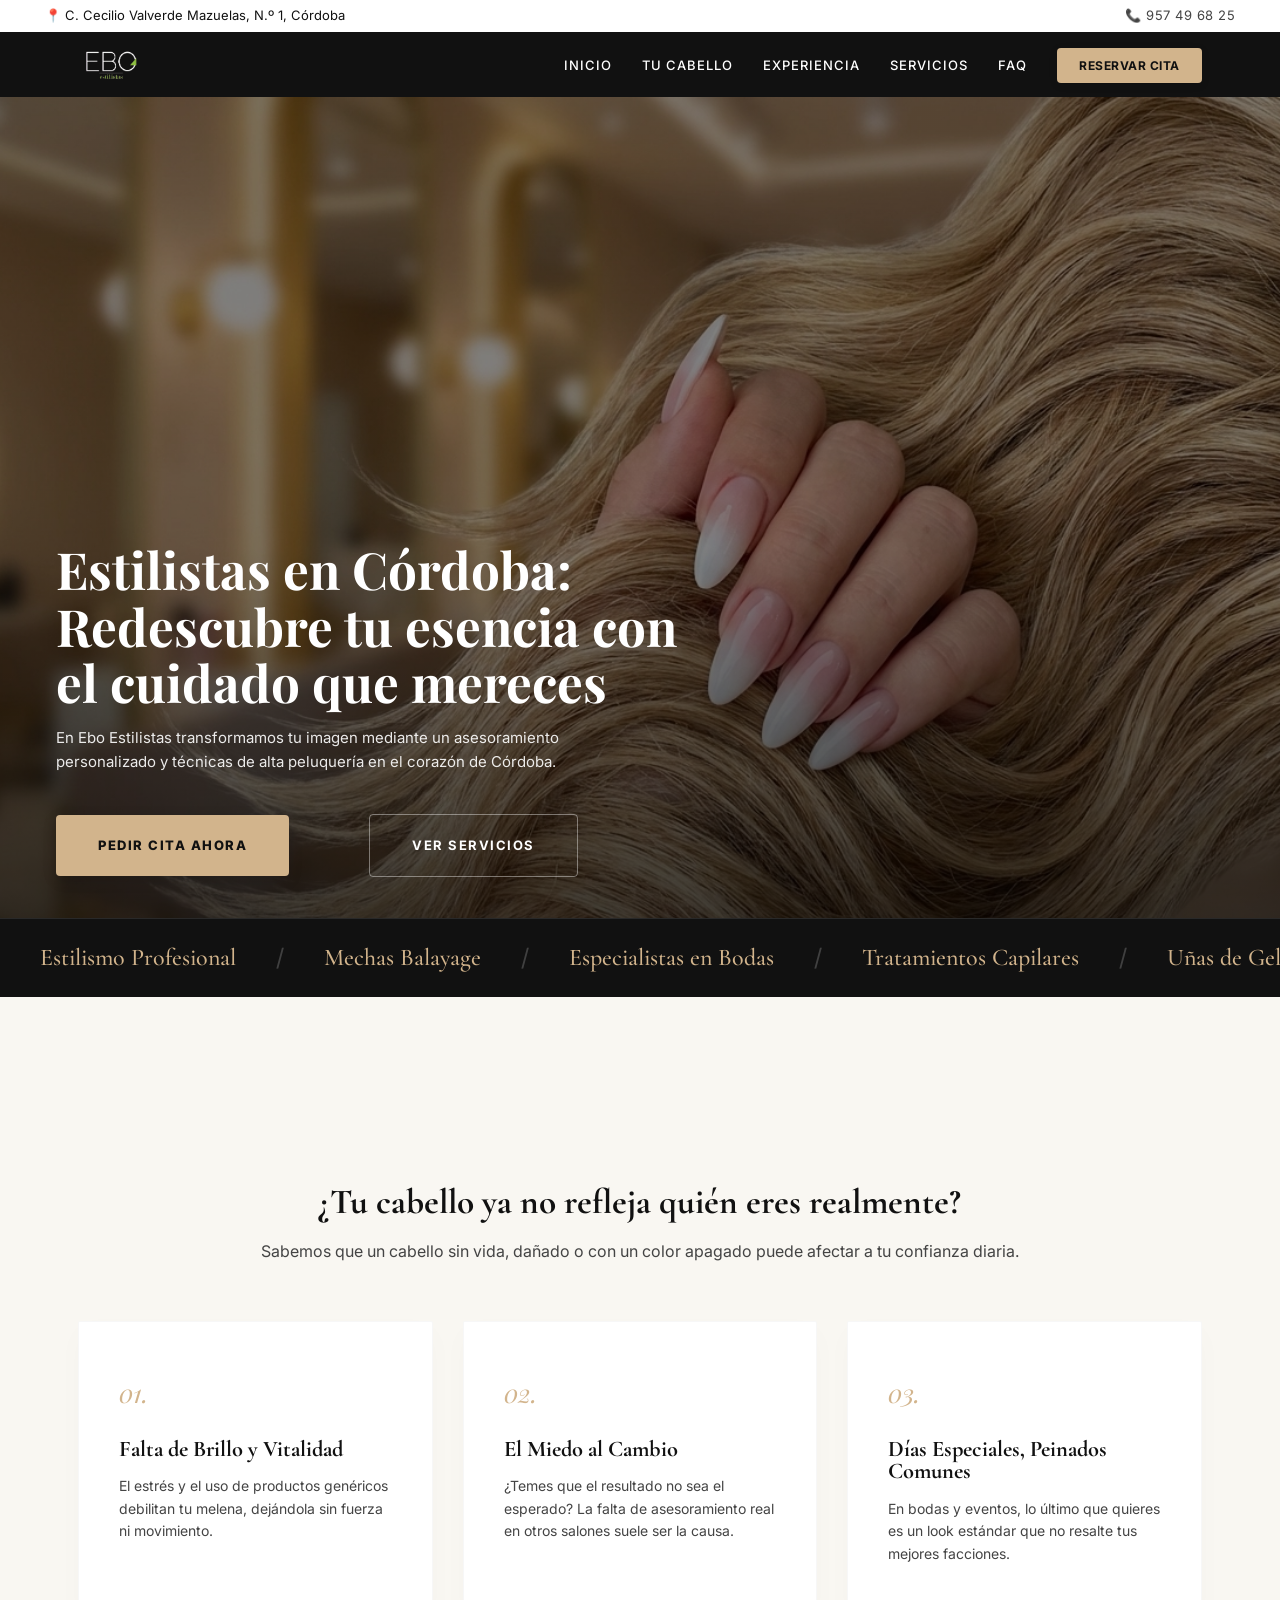
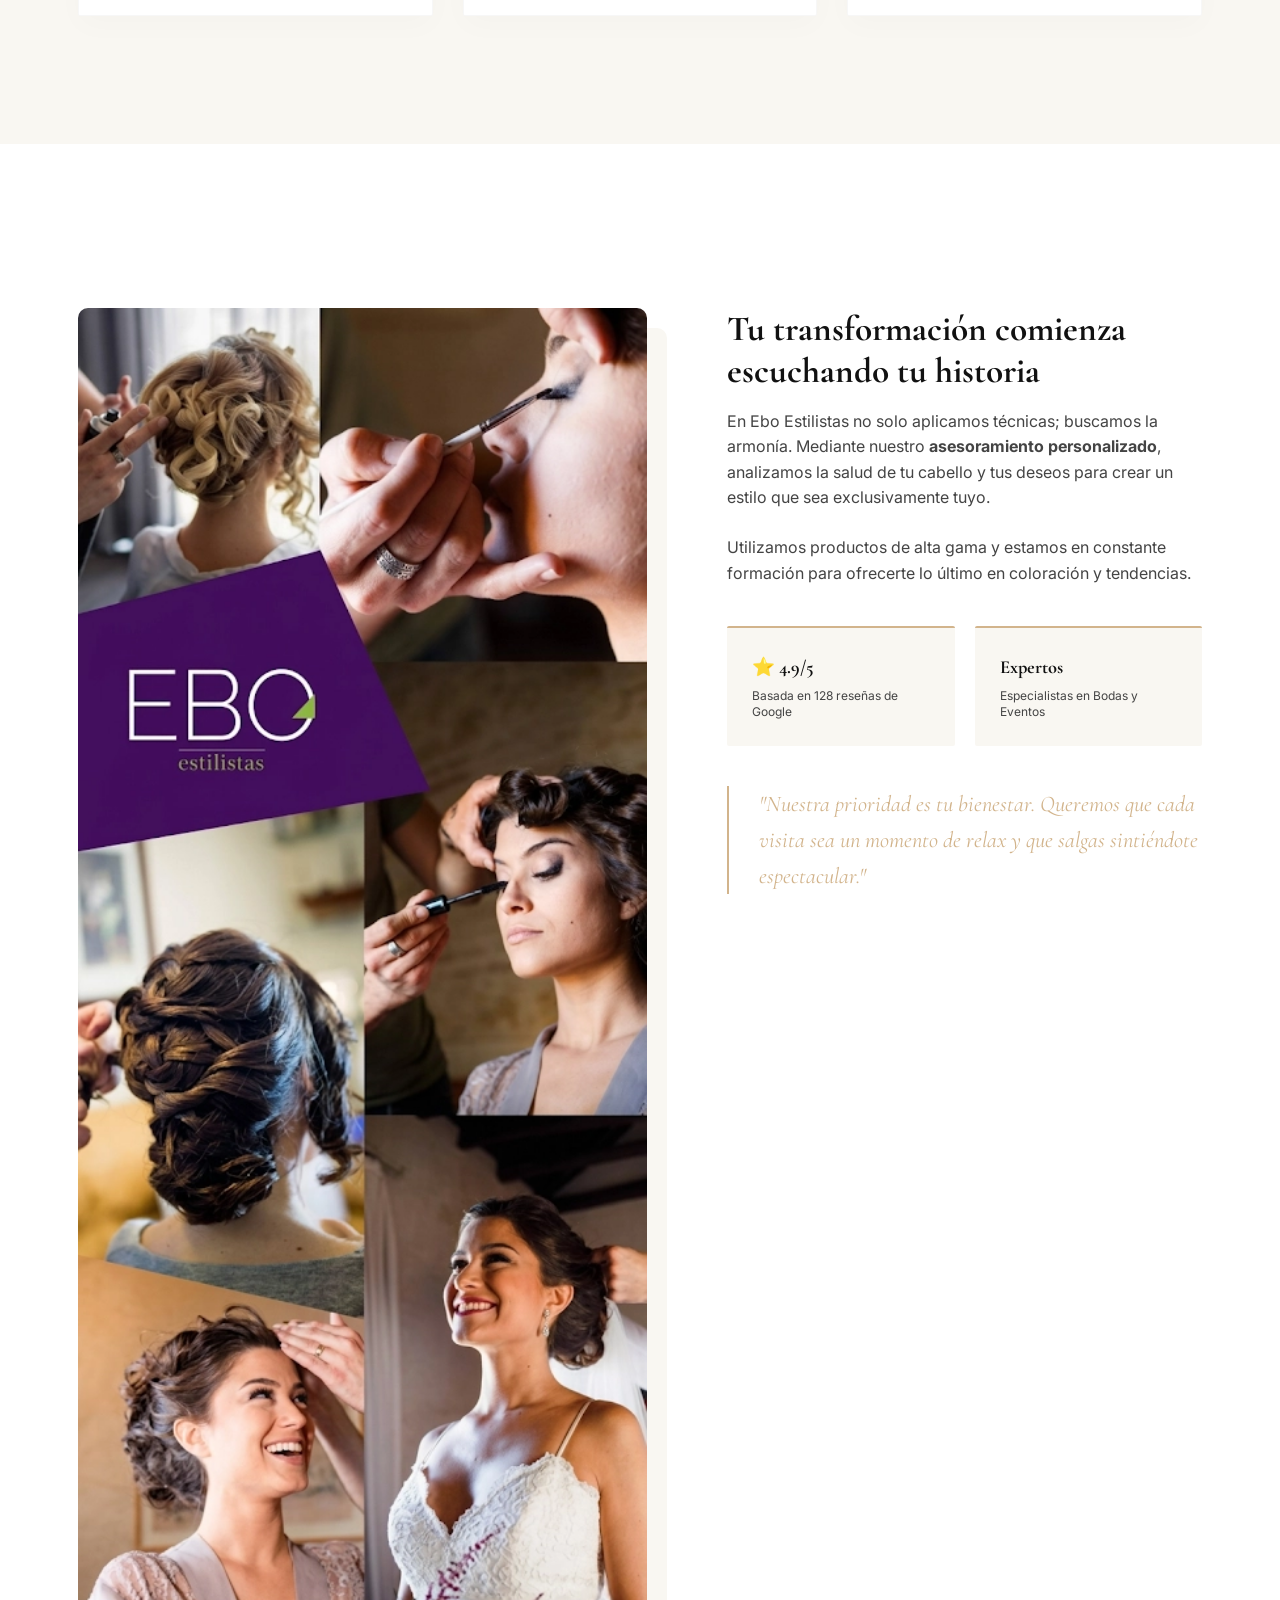
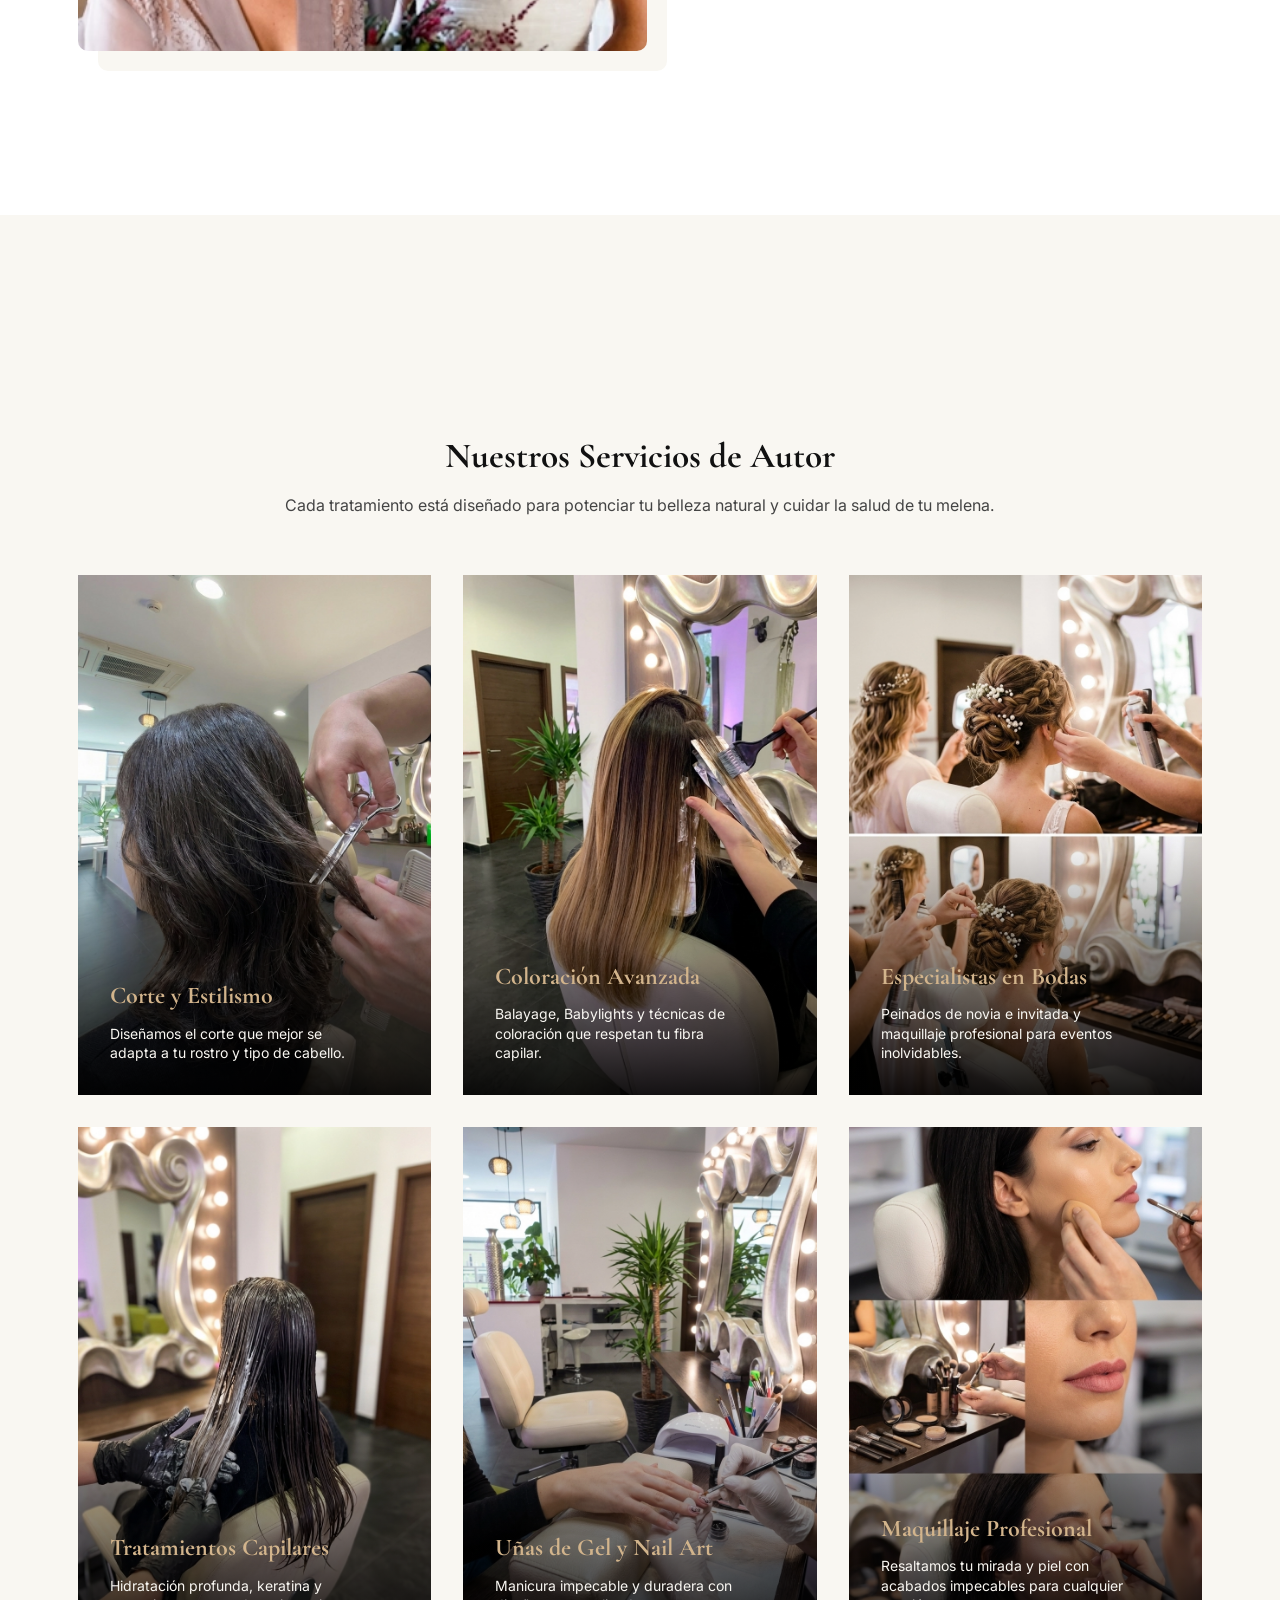
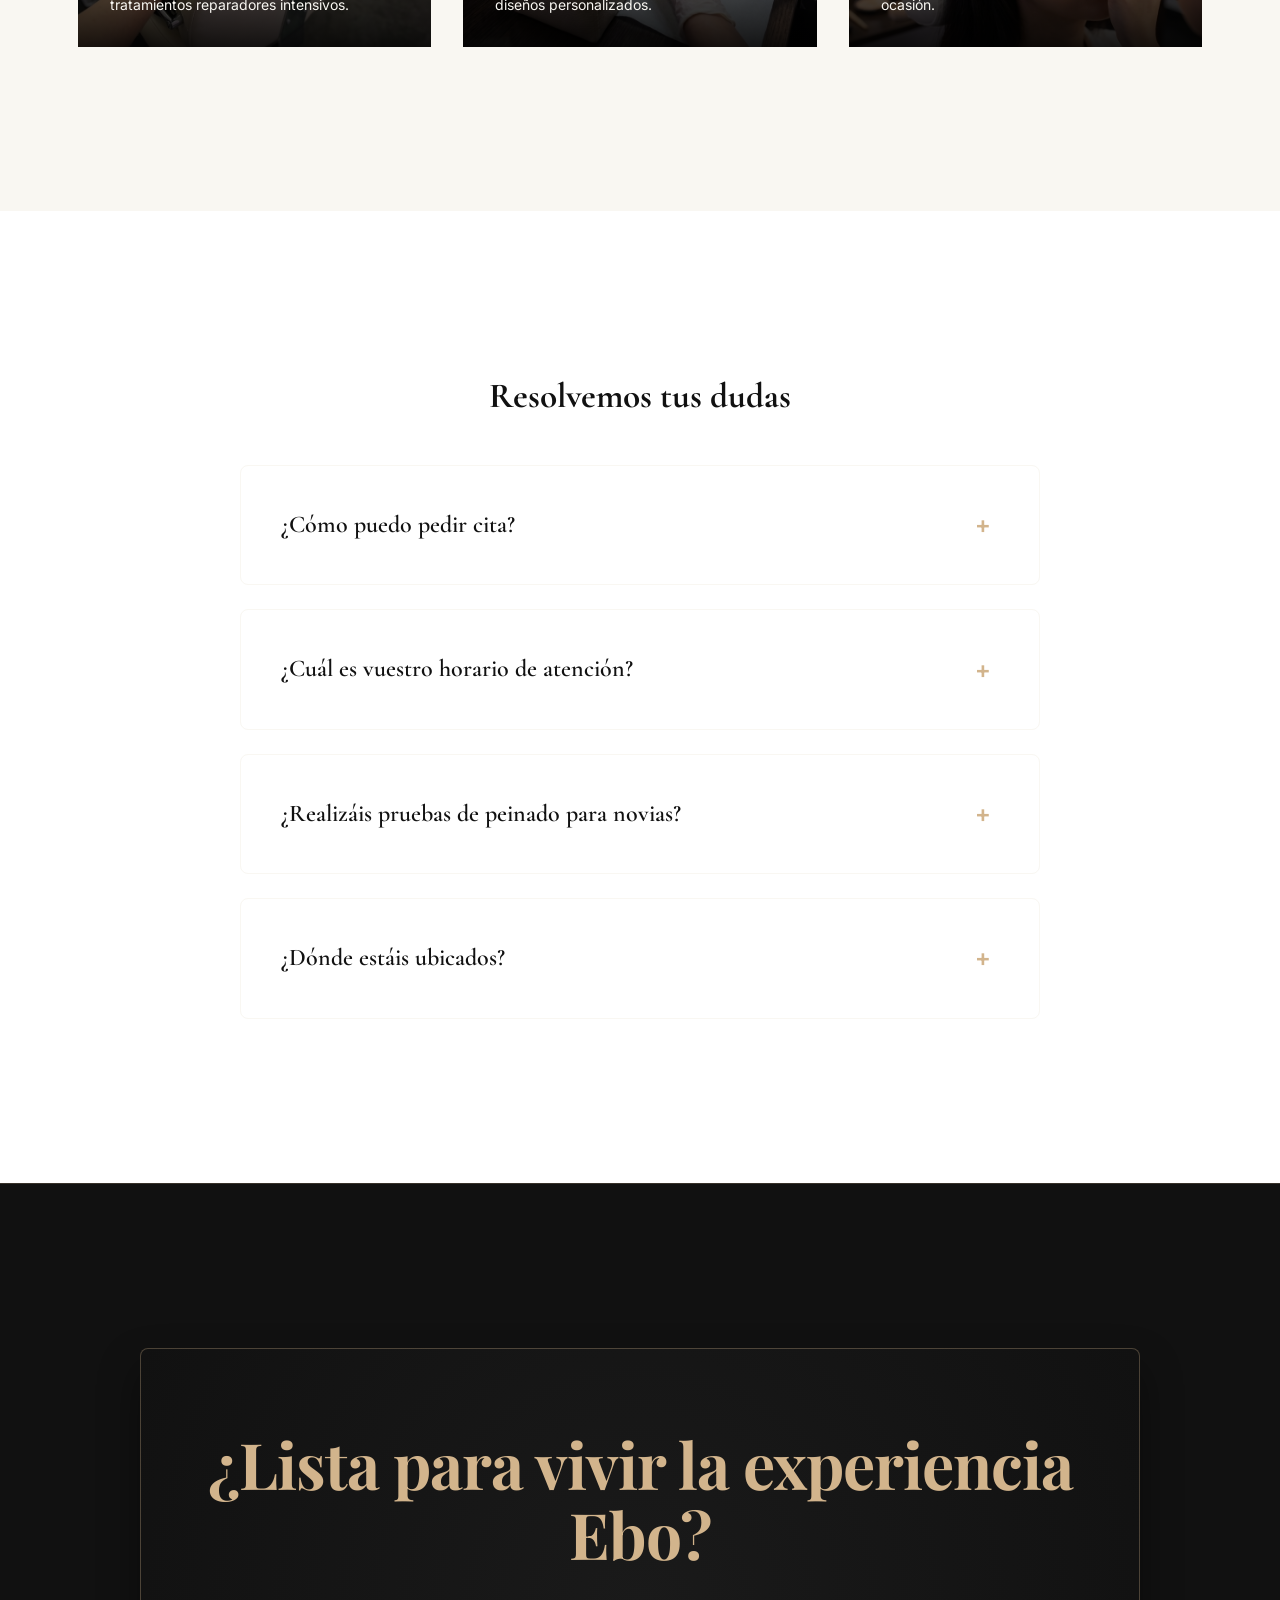
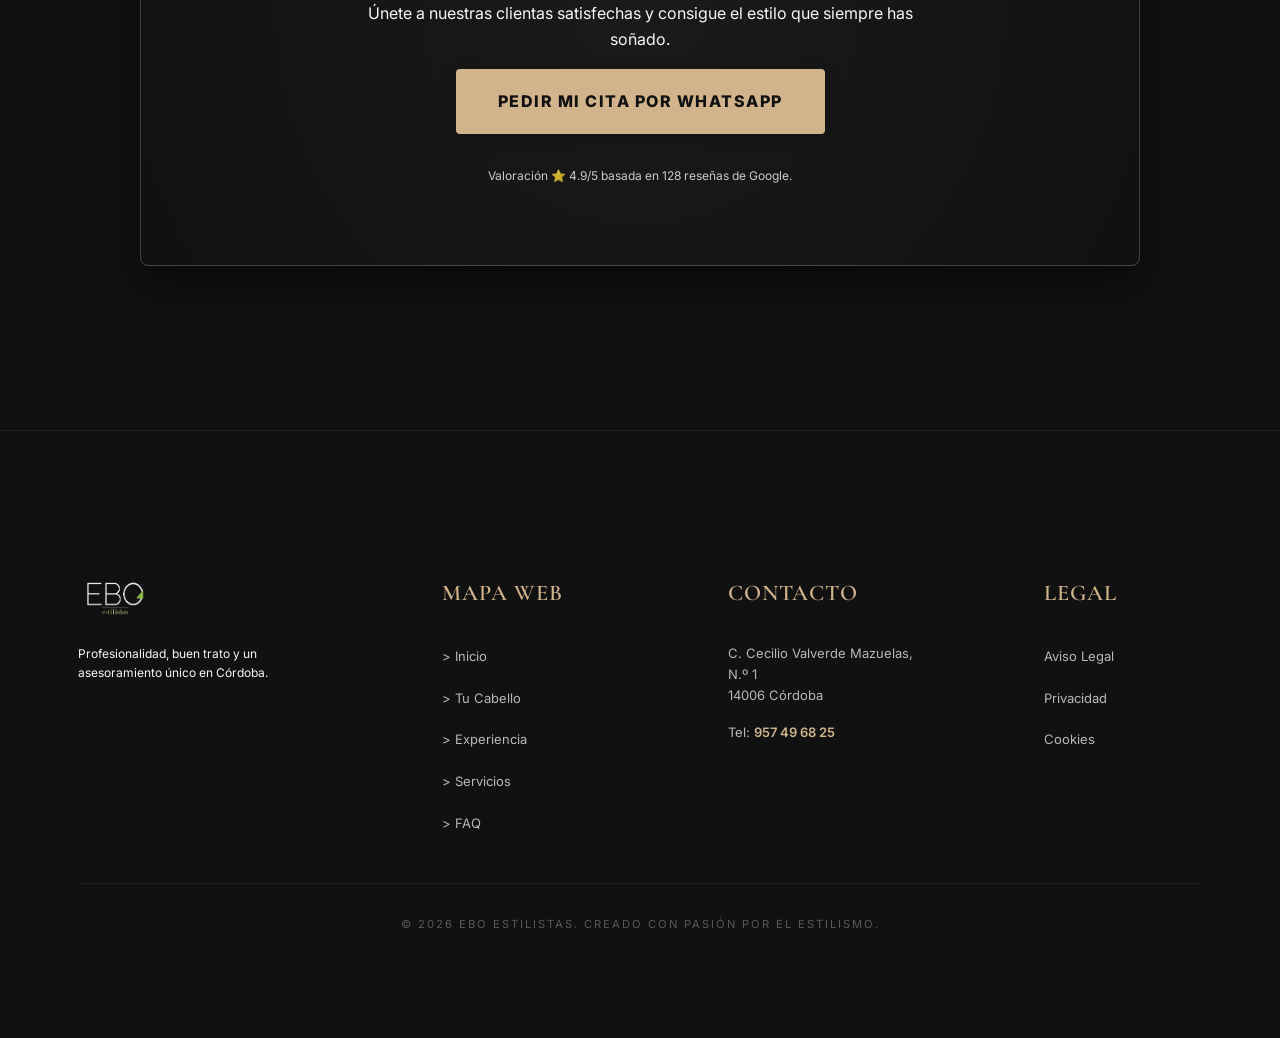
==== commit 931fdfe9: "v2 terminada 1 - arreglo de scroll Final" ====
--- a/index.html
+++ b/index.html
@@ -11,7 +11,8 @@
 		content="Ebo Estilistas: Expertos en coloración, tratamientos capilares y estilismo para bodas en Córdoba. Asesoramiento personalizado con valoración 4.9/5. ¡Reserva tu cita hoy mismo!">
 	<meta name="keywords"
 		content="peluquería Córdoba, estilistas Córdoba, peinados bodas Córdoba, coloración natural, tratamientos capilares, uñas de gel Córdoba">
-	<link rel="canonical" href="https://www.eboestilistas.com/">
+	<link rel="canonical" href="https://eboestilistas.vercel.app/">
+	<link rel="icon" type="image/jpeg" href="img/favicon.jpeg">
 
 	<!-- GOOGLE FONTS -->
 	<link rel="preconnect" href="https://fonts.googleapis.com">
@@ -20,15 +21,18 @@
 		href="https://fonts.googleapis.com/css2?family=Playfair+Display:ital,wght@0,400..900;1,400..900&family=Cormorant+Garamond:ital,wght@0,300;0,400;0,500;0,600;0,700;1,300;1,400;1,500;1,600;1,700&family=Inter:wght@100..900&display=swap"
 		rel="stylesheet">
 
+	<!-- PRECARGA DE IMAGEN CRÍTICA (Mejora LCP) -->
+	<link rel="preload" as="image" href="img/img-hero.webp" fetchpriority="high">
+
 	<!-- LD+JSON: LOCAL BUSINESS (SEO Avanzado) -->
 	<script type="application/ld+json">
 	{
 		"@context": "https://schema.org",
 		"@type": "HairSalon",
 		"name": "Ebo Estilistas",
-		"image": "https://www.eboestilistas.com/img/logo-ebo.webp",
-		"@id": "https://www.eboestilistas.com/",
-		"url": "https://www.eboestilistas.com/",
+		"image": "https://eboestilistas.vercel.app/img/logo-ebo.webp",
+		"@id": "https://eboestilistas.vercel.app/",
+		"url": "https://eboestilistas.vercel.app/",
 		"telephone": "+34957496825",
 		"address": {
 			"@type": "PostalAddress",
@@ -75,11 +79,12 @@
 		<div class="barra-superior">
 			<div class="contenedor flex-superior">
 				<div class="info-item sucursal">
-					<a href="https://maps.app.goo.gl/7991286721822896" class="info-texto">C. Cecilio Valverde Mazuelas,
+					<a href="https://maps.app.goo.gl/7991286721822896" class="info-texto">📍 C. Cecilio Valverde
+						Mazuelas,
 						N.º 1, Córdoba</a>
 				</div>
 				<div class="info-item contacto">
-					<a href="tel:+34957496825" class="info-enlace">957 49 68 25</a>
+					<a href="tel:+34957496825" class="info-enlace">📞 957 49 68 25</a>
 				</div>
 			</div>
 		</div>
@@ -119,7 +124,7 @@
 		<section class="hero" id="hero">
 			<div class="hero-contenedor">
 				<div class="hero-cuerpo">
-					<h1 class="hero-titulo">Redescubre tu esencia con el cuidado que tu cabello merece</h1>
+					<h1 class="hero-titulo">Estilistas en Córdoba: Redescubre tu esencia con el cuidado que mereces</h1>
 					<p class="hero-leed">En Ebo Estilistas transformamos tu imagen mediante un asesoramiento
 						personalizado y técnicas de alta peluquería en el corazón de Córdoba.</p>
 					<div class="hero-botones">
@@ -245,7 +250,8 @@
 					<!-- Servicio 1: Corte -->
 					<article class="servicio-tarjeta">
 						<div class="servicio-visual">
-							<img src="img/img-tarjeta-corte-estilismo.webp" alt="Corte y Estilismo en Ebo Estilistas"
+							<img src="img/img-tarjeta-corte-estilismo.webp"
+								alt="Asesoramiento y corte de pelo profesional en Ebo Estilistas Córdoba"
 								loading="lazy">
 						</div>
 						<div class="servicio-overlay"></div>
@@ -255,11 +261,12 @@
 								cabello.</p>
 						</div>
 					</article>
-
 					<!-- Servicio 2: Coloración -->
 					<article class="servicio-tarjeta">
 						<div class="servicio-visual">
-							<img src="img/img-coloracion-avanzada.webp" alt="Coloración Avanzada" loading="lazy">
+							<img src="img/img-coloracion-avanzada.webp"
+								alt="Mechas Balayage y coloración avanzada realizada por peluqueros expertos"
+								loading="lazy">
 						</div>
 						<div class="servicio-overlay"></div>
 						<div class="servicio-contenido-box">
@@ -269,11 +276,11 @@
 								fibra capilar.</p>
 						</div>
 					</article>
-
 					<!-- Servicio 3: Bodas -->
 					<article class="servicio-tarjeta">
 						<div class="servicio-visual">
-							<img src="img/img-boda.webp" alt="Especialistas en Bodas" loading="lazy">
+							<img src="img/img-boda.webp" alt="Peinados para novias de estilo boho y elegante en Córdoba"
+								loading="lazy">
 						</div>
 						<div class="servicio-overlay"></div>
 						<div class="servicio-contenido-box">
@@ -282,11 +289,11 @@
 								eventos inolvidables.</p>
 						</div>
 					</article>
-
 					<!-- Servicio 4: Tratamientos -->
 					<article class="servicio-tarjeta">
 						<div class="servicio-visual">
-							<img src="img/img-tratamientos-capilares.webp" alt="Tratamientos Capilares" loading="lazy">
+							<img src="img/img-tratamientos-capilares.webp"
+								alt="Tratamiento de hidratación y reparación capilar profunda" loading="lazy">
 						</div>
 						<div class="servicio-overlay"></div>
 						<div class="servicio-contenido-box">
@@ -295,11 +302,11 @@
 								intensivos.</p>
 						</div>
 					</article>
-
 					<!-- Servicio 5: Uñas -->
 					<article class="servicio-tarjeta">
 						<div class="servicio-visual">
-							<img src="img/img-uñas.webp" alt="Uñas de Gel y Nail Art" loading="lazy">
+							<img src="img/img-uñas.webp"
+								alt="Manicura de gel y decoración de uñas nail art personalizada" loading="lazy">
 						</div>
 						<div class="servicio-overlay"></div>
 						<div class="servicio-contenido-box">
@@ -308,11 +315,12 @@
 							</p>
 						</div>
 					</article>
-
 					<!-- Servicio 6: Maquillaje -->
 					<article class="servicio-tarjeta">
 						<div class="servicio-visual">
-							<img src="img/img-maquillaje.webp" alt="Maquillaje Profesional" loading="lazy">
+							<img src="img/img-maquillaje.webp"
+								alt="Servicio de maquillaje profesional para eventos y fiestas en Córdoba"
+								loading="lazy">
 						</div>
 						<div class="servicio-overlay"></div>
 						<div class="servicio-contenido-box">
@@ -404,9 +412,9 @@
 				<div class="footer-col-legal">
 					<h4 class="footer-h4">Legal</h4>
 					<ul class="footer-ul">
-						<li><a href="#">Aviso Legal</a></li>
-						<li><a href="#">Privacidad</a></li>
-						<li><a href="#">Cookies</a></li>
+						<li><a href="aviso-legal.html">Aviso Legal</a></li>
+						<li><a href="privacidad.html">Privacidad</a></li>
+						<li><a href="cookies.html">Cookies</a></li>
 					</ul>
 				</div>
 			</div>
--- a/index.css
+++ b/index.css
@@ -88,6 +88,7 @@
 }
 
 body {
+	overflow-x: clip;
 	font-family: var(--fuente-cuerpo);
 	color: var(--negro-profundo);
 	background-color: var(--blanco-puro);
@@ -248,26 +249,21 @@
 /* Botón CTA en Menú */
 .nav-cta-boton {
 	background-color: var(--beige-arena);
-	/* visual */
 	color: var(--negro-profundo);
-	/* visual */
-	padding: 8px 18px;
-	/* caja - reducido */
-	font-weight: 600;
-	/* tipografia */
+	padding: 10px 22px;
+	font-weight: 700;
 	font-size: var(--fs-pequena);
-	/* tipografia */
 	text-transform: uppercase;
-	/* tipografia */
-	border-radius: 2px;
-	/* visual */
-	transition: 0.3s all ease;
-	/* visual */
+	letter-spacing: 0.5px;
+	border-radius: 4px;
+	transition: all 0.3s ease;
+	box-shadow: 0 2px 8px rgba(0, 0, 0, 0.1);
 }
 
 .nav-cta-boton:hover {
 	background-color: var(--beige-dorado);
-	border-radius: 5px;
+	transform: translateY(-2px);
+	box-shadow: 0 5px 15px rgba(210, 180, 140, 0.3);
 }
 
 /* 4. HERO SECTION */
@@ -324,32 +320,36 @@
 /* Botones Hero */
 .boton-cta {
 	position: relative;
+	display: inline-block;
 	overflow: hidden;
 	background-color: var(--beige-arena);
 	color: var(--negro-profundo);
-	padding: 18px 35px;
+	padding: 20px 42px;
 	font-size: var(--fs-nav);
 	text-transform: uppercase;
-	font-weight: 700;
-	letter-spacing: 1px;
-	transition: var(--transicion);
-}
-
-/* reflejo para hacer la animación */
+	font-weight: 800;
+	letter-spacing: 1.5px;
+	border-radius: 4px;
+	transition: all 0.4s cubic-bezier(0.165, 0.84, 0.44, 1);
+	box-shadow: 0 4px 15px rgba(0, 0, 0, 0.1);
+	border: none;
+	cursor: pointer;
+}
+
+/* reflejo para hacer la animación (más sutil) */
 .boton-cta::after {
 	content: '';
 	position: absolute;
 	top: 0;
 	left: -100%;
-	/* Comienzo */
-	width: 60%;
+	width: 50%;
 	height: 100%;
 	background: linear-gradient(120deg,
 			transparent,
-			rgba(255, 255, 255, 0.3),
+			rgba(255, 255, 255, 0.4),
 			transparent);
-	transform: skewX(-30deg);
-	animation: reflejo 3s infinite;
+	transform: skewX(-25deg);
+	animation: reflejo 4s infinite;
 }
 
 @keyframes reflejo {
@@ -357,38 +357,44 @@
 		left: -150%;
 	}
 
-	50% {
-		left: 135%;
-	}
-
-	/* Pasa de largo muy rápido */
+	30% {
+		left: 150%;
+	}
+
 	100% {
 		left: 150%;
 	}
-
-	/* Se queda un rato quieto antes de empezar*/
 }
 
 .boton-cta:hover {
 	background-color: var(--beige-dorado);
-	transform: translateY(-5px);
+	transform: translateY(-4px);
+	box-shadow: 0 12px 30px rgba(210, 180, 140, 0.3);
+}
+
+.boton-cta:active {
+	transform: translateY(-2px);
 }
 
 .boton-link {
-	border: 2px solid var(--beige-arena);
-	border-radius: 10px;
+	position: relative;
+	display: inline-block;
+	border: 1.5px solid rgba(255, 255, 255, 0.4);
 	color: var(--blanco-puro);
-	padding: 18px 35px;
+	padding: 20px 42px;
 	font-size: var(--fs-nav);
 	text-transform: uppercase;
-	font-weight: 600;
-	letter-spacing: 1px;
-	position: relative;
-	transition: var(--transicion);
+	font-weight: 700;
+	letter-spacing: 1.5px;
+	border-radius: 4px;
+	transition: all 0.4s cubic-bezier(0.165, 0.84, 0.44, 1);
 }
 
 .boton-link:hover {
-	transform: translateY(-5px);
+	background-color: rgba(255, 255, 255, 0.05);
+	border-color: var(--beige-arena);
+	color: var(--beige-arena);
+	transform: translateY(-4px);
 }
 
 
@@ -835,38 +841,30 @@
 
 /* 10. SECCIÓN 6: CTA FINAL */
 .seccion-cta-final {
-	padding: 120px 0;
-	/* caja */
-	/* visual */
+	padding: 100px 0;
+	background-color: var(--negro-profundo);
 	position: relative;
-	/* posicion */
+	border-top: 1px solid rgba(210, 180, 140, 0.2);
 }
 
 .cta-caja {
-	background-color: var(--negro-profundo);
-	max-width: 900px;
-	/* caja */
+	max-width: 1000px;
 	margin: 0 auto;
-	/* caja */
-	padding: 40px 20px;
-	/* caja */
+	padding: 80px 40px;
 	text-align: center;
-	/* tipografia */
-	border: 3px solid var(--beige-dorado);
-	/* visual */
+	border: 1px solid rgba(210, 180, 140, 0.3);
+	background: radial-gradient(circle at center, #1a1a1a 0%, var(--negro-profundo) 100%);
+	border-radius: 8px;
+	box-shadow: 0 20px 40px rgba(0, 0, 0, 0.4);
 }
 
 .cta-titulo-grande {
-	font-family: var(--fuente-titulos);
-	/* tipografia */
-	font-size: clamp(2rem, 5vw, 3.5rem);
-	/* tipografia (fluida) */
-	color: var(--blanco-puro);
-	/* visual */
-	line-height: 1.2;
-	/* tipografia */
-	margin-bottom: var(--space-3);
-	/* caja */
+	font-family: var(--fuente-h1);
+	font-size: clamp(2.2rem, 6vw, 4rem);
+	color: var(--beige-arena);
+	line-height: 1.1;
+	margin-bottom: var(--space-4);
+	letter-spacing: -1px;
 }
 
 .cta-p-sub {
@@ -891,58 +889,37 @@
 
 .boton-cta-v2 {
 	display: inline-block;
-	/* caja */
-	padding: 1.2rem 3rem;
-	/* caja */
-	margin-top: 2%;
+	padding: 20px 42px;
 	background-color: var(--beige-arena);
-	/* visual */
 	color: var(--negro-profundo);
-	/* visual */
-	font-weight: 700;
-	/* tipografia */
+	font-weight: 800;
+	margin-top: 1rem;
 	text-transform: uppercase;
-	/* tipografia */
-	letter-spacing: 2px;
-	/* tipografia */
-	text-decoration: none;
-	/* visual */
-	transition: var(--transicion);
-	/* visual */
-	position: relative;
-	/* posicion */
-	overflow: hidden;
-	/* caja */
+	letter-spacing: 1.5px;
+	border-radius: 4px;
+	transition: all 0.4s cubic-bezier(0.165, 0.84, 0.44, 1);
+	box-shadow: 0 4px 15px rgba(0, 0, 0, 0.2);
 }
 
 .boton-cta-v2:hover {
 	background-color: var(--beige-dorado);
-	/* visual */
-	transform: translateY(-3px);
-	/* posicion */
+	transform: translateY(-4px);
+	box-shadow: 0 12px 30px rgba(210, 180, 140, 0.3);
 }
 
 .cta-valoracion {
 	font-size: var(--fs-pequena);
-	/* tipografia */
-	color: var(--beige-dorado);
-	/* visual */
-	letter-spacing: 1px;
-	/* tipografia */
+	color: var(--beige-fantasma);
+	opacity: 0.8;
 	margin-top: var(--space-4);
-	/* caja */
 }
 
 /* 11. FOOTER (PIE DE PÁGINA) */
 .pie-pagina {
-	padding: 100px 0 40px;
-	/* caja */
+	padding: 80px 0 40px;
 	background-color: var(--negro-profundo);
-	/* visual */
 	color: var(--blanco-puro);
-	/* visual */
-	border-top: 1px solid var(--beige-fantasma);
-	/* visual */
+	border-top: 1px solid rgba(210, 180, 140, 0.1);
 }
 
 .footer-grid {
@@ -1271,4 +1248,10 @@
 		padding-left: 0;
 		/* caja */
 	}
+}
+
+.cabecera-principal {
+	width: 100%;
+	max-width: 100%;
+	overflow-x: clip;
 }
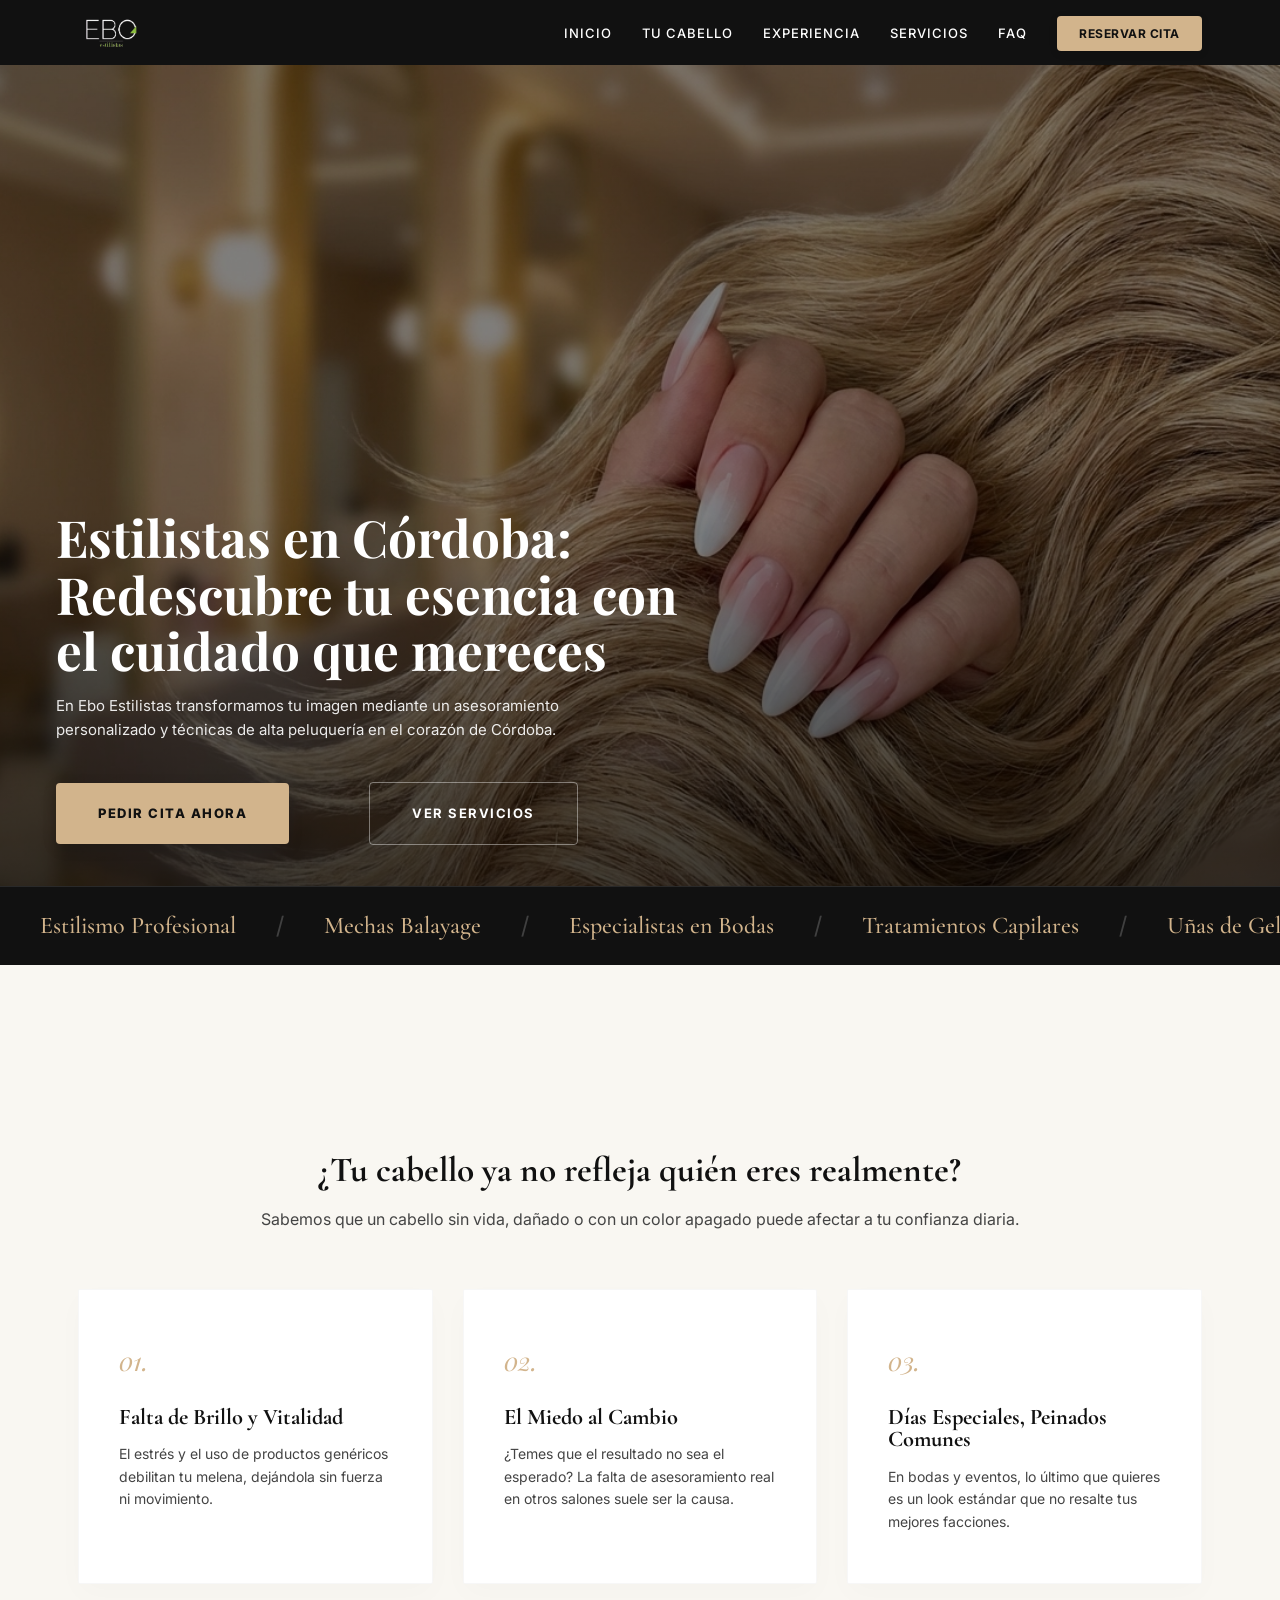
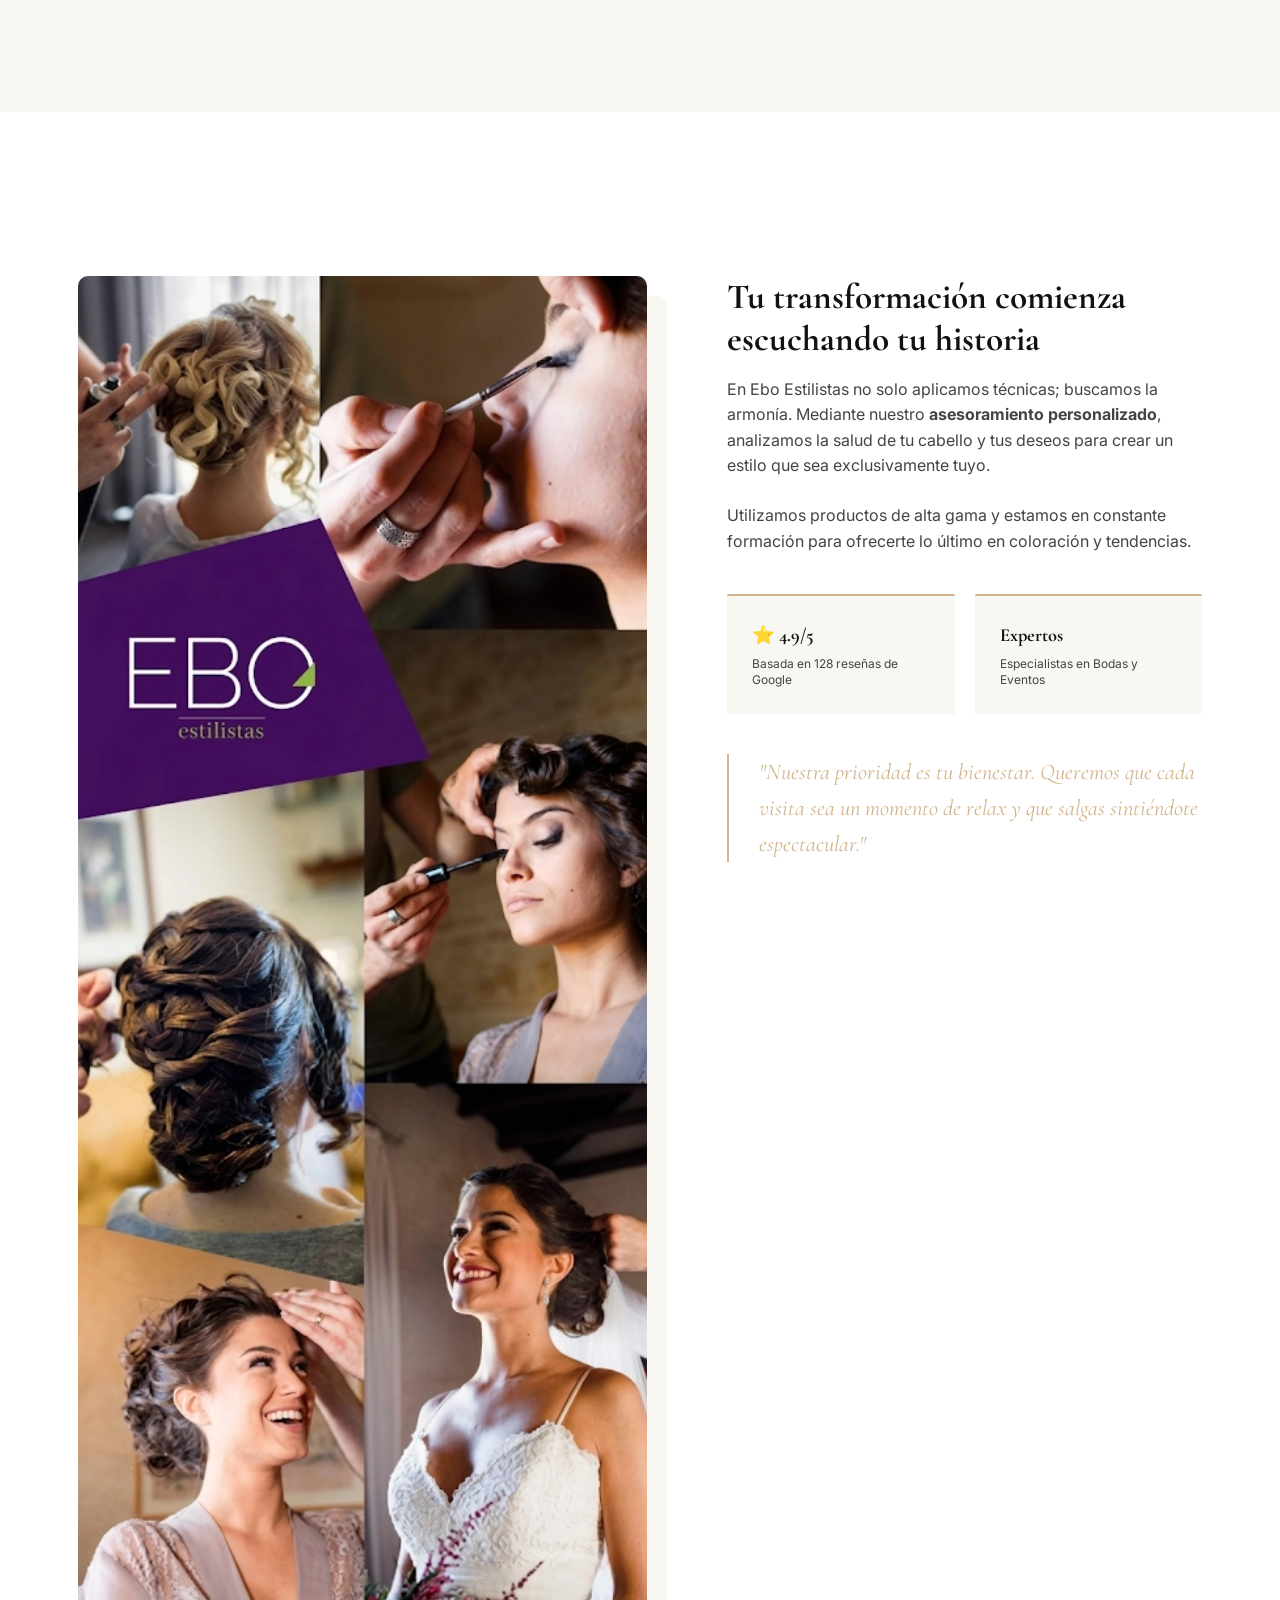
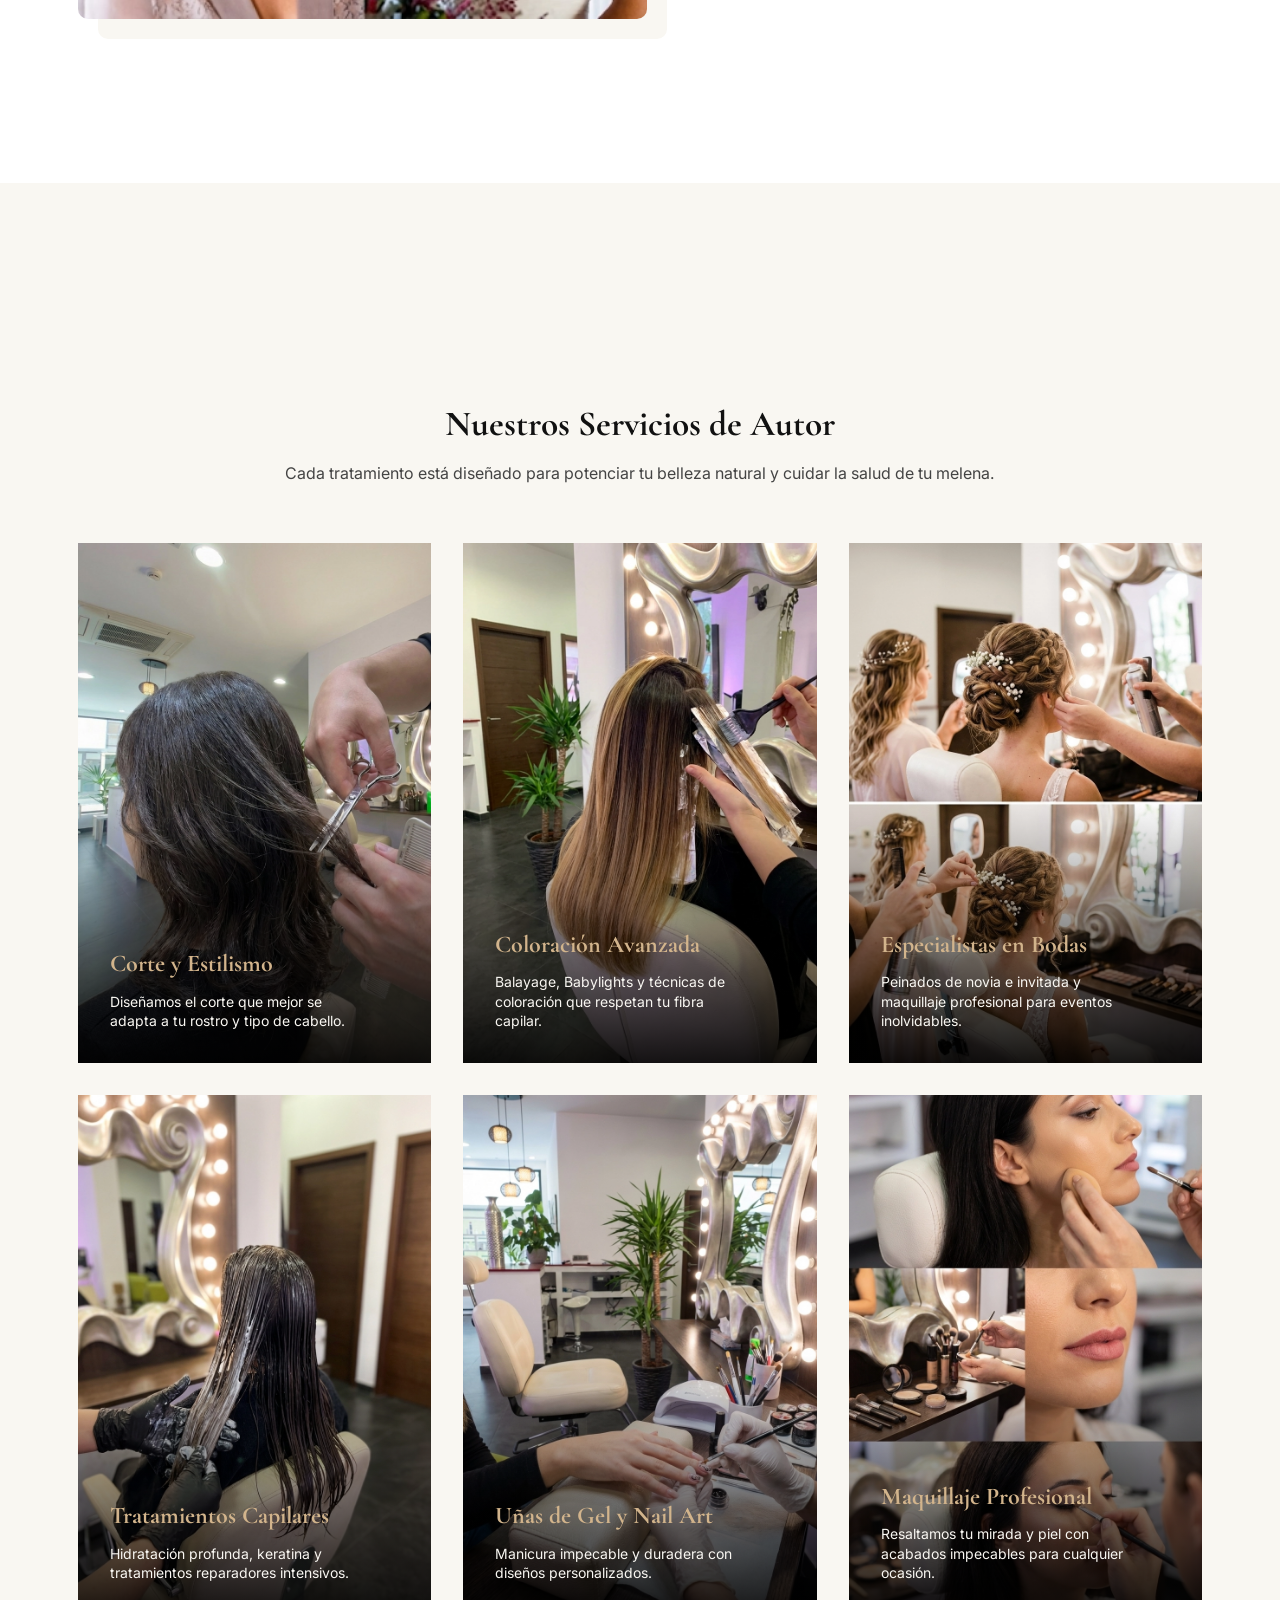
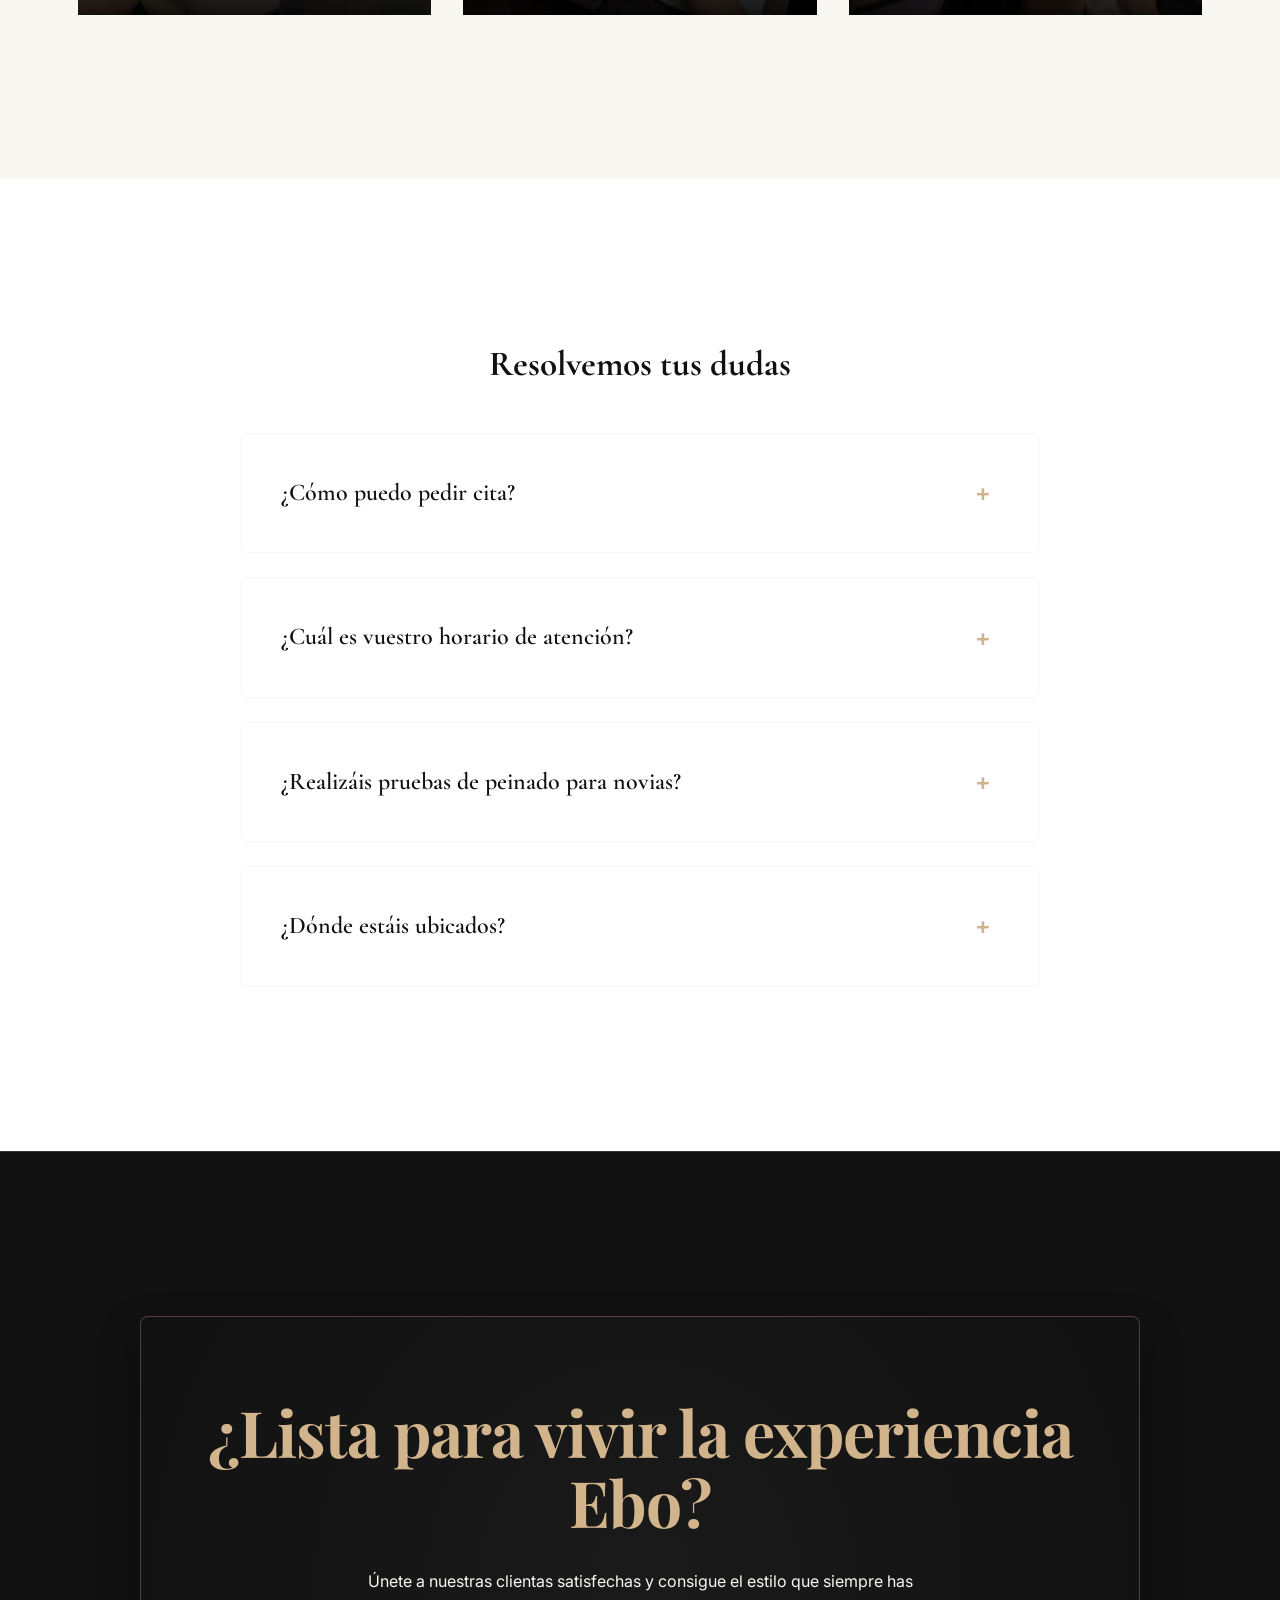
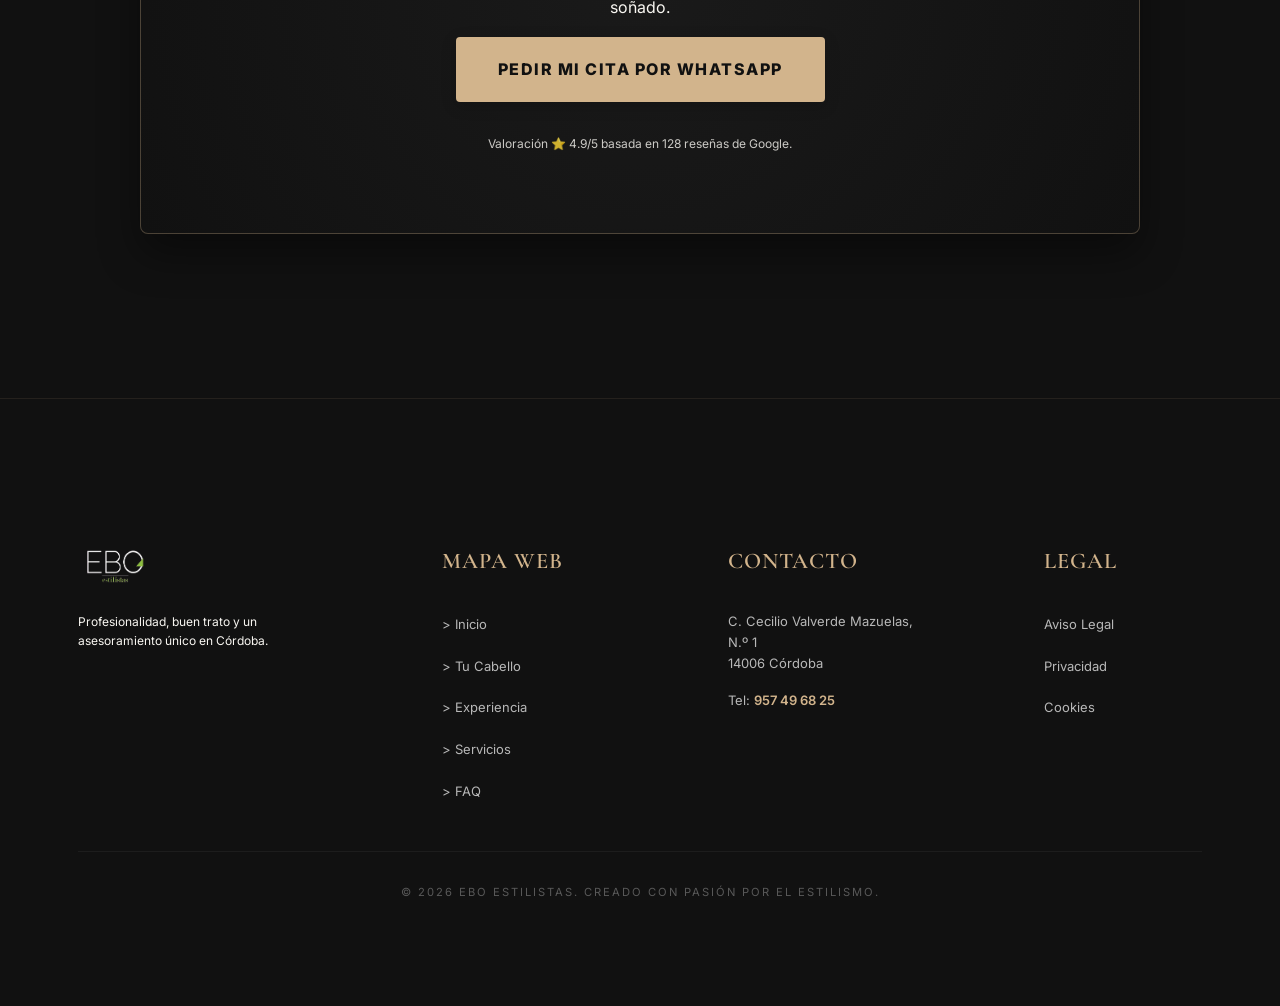
==== commit cc97b14e: "v3 Arreglo del problema del que el menu movil se cierra solo" ====
--- a/index.html
+++ b/index.html
@@ -76,18 +76,6 @@
 	<!-- HEADER / NAVEGACIÓN -->
 	<header class="cabecera-principal" id="inicio">
 		<!-- Barra superior (Contacto y Dirección) -->
-		<div class="barra-superior">
-			<div class="contenedor flex-superior">
-				<div class="info-item sucursal">
-					<a href="https://maps.app.goo.gl/7991286721822896" class="info-texto">📍 C. Cecilio Valverde
-						Mazuelas,
-						N.º 1, Córdoba</a>
-				</div>
-				<div class="info-item contacto">
-					<a href="tel:+34957496825" class="info-enlace">📞 957 49 68 25</a>
-				</div>
-			</div>
-		</div>
 
 		<!-- Menú principal (Navegación) -->
 		<nav class="nav-principal">
--- a/index.css
+++ b/index.css
@@ -123,7 +123,7 @@
 /* 3. HEADER (BARRA SUPERIOR + MENÚ) */
 .cabecera-principal {
 	position: sticky;
-	top: calc(var(--top-bar-height) * -1);
+	top: 0;
 	/* Oculta la barra superior (40px) al hacer scroll */
 	width: 100%;
 	z-index: 1000;
@@ -132,25 +132,6 @@
 /* boton del menu movil */
 .nav-toggle {
 	opacity: 0;
-}
-
-/* Estilos a la Barra superior (Transparente) */
-.barra-superior {
-	position: relative;
-	z-index: 10;
-	background-color: transparent;
-	height: var(--top-bar-height);
-	display: flex;
-	align-items: center;
-	border-bottom: 1px solid rgba(255, 255, 255, 0.1);
-}
-
-.flex-superior {
-	padding: 20px 5px;
-	display: flex;
-	justify-content: space-between;
-	align-items: center;
-	width: 100%;
 }
 
 .info-item {
@@ -1084,8 +1065,6 @@
 		font-size: 0.8rem;
 	}
 
-
-
 	.nav-principal {
 		padding: 10px;
 		display: flex;
@@ -1102,7 +1081,8 @@
 	/* Botón hamburguesa (visible en móvil) */
 	.nav-toggle {
 		opacity: 1;
-		z-index: 1;
+		z-index: 1001;
+		/* Siempre por encima del overlay */
 		display: block;
 		background: none;
 		border: none;
@@ -1144,7 +1124,7 @@
 	}
 
 	.nav-overlay {
-		position: absolute;
+		position: fixed;
 		/* Sacamos el menú del flujo para que no empuje al logo */
 		top: 70px;
 		/* Ajusta esto a la altura de tu cabecera */
@@ -1152,6 +1132,7 @@
 		width: 100%;
 		background-color: var(--negro-profundo);
 		z-index: 1000;
+		pointer-events: none;
 
 		/* Animación */
 		opacity: 0;
@@ -1162,12 +1143,13 @@
 
 
 	.nav-overlay.active {
+		pointer-events: auto;
 		opacity: 1;
 		visibility: visible;
 		transform: translateY(0);
 		background-color: var(--negro-profundo);
 		display: flex;
-		position: absolute;
+		position: fixed;
 		top: 75px;
 		width: 100%;
 		right: 0;
